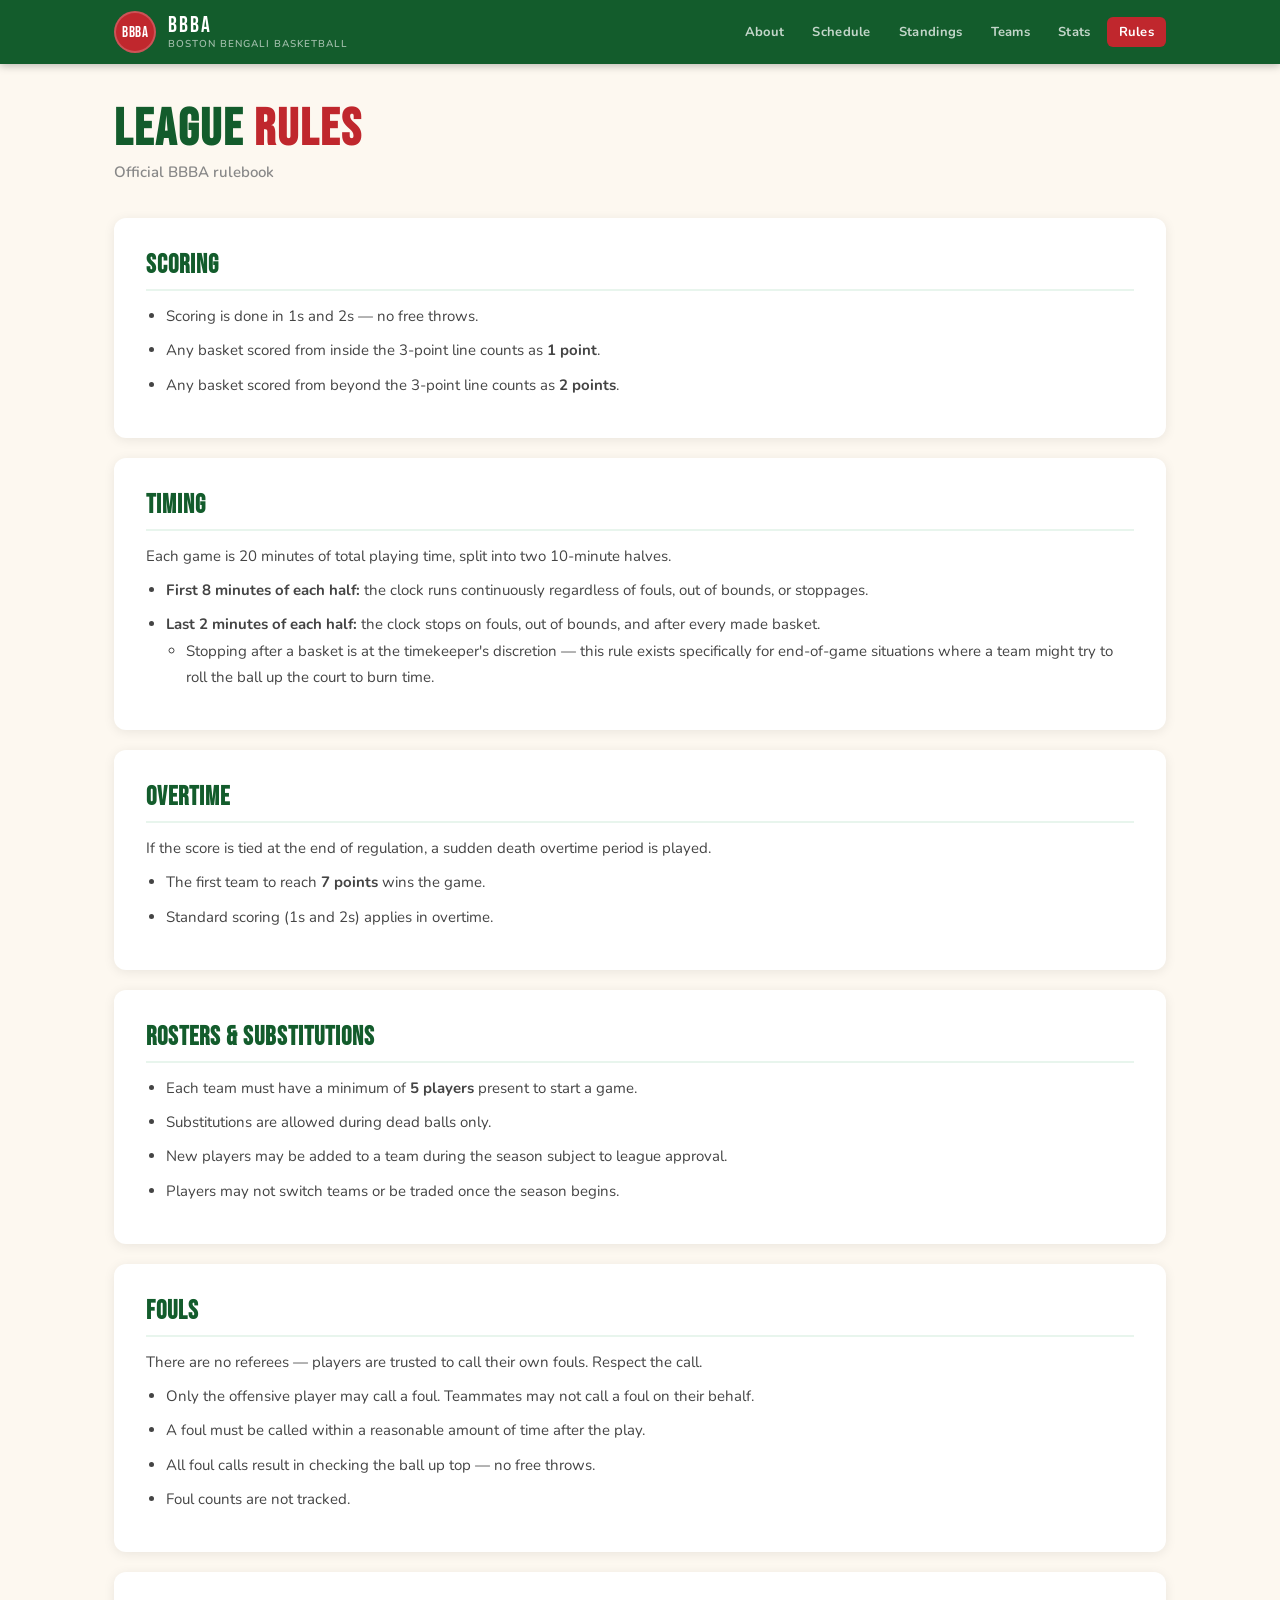
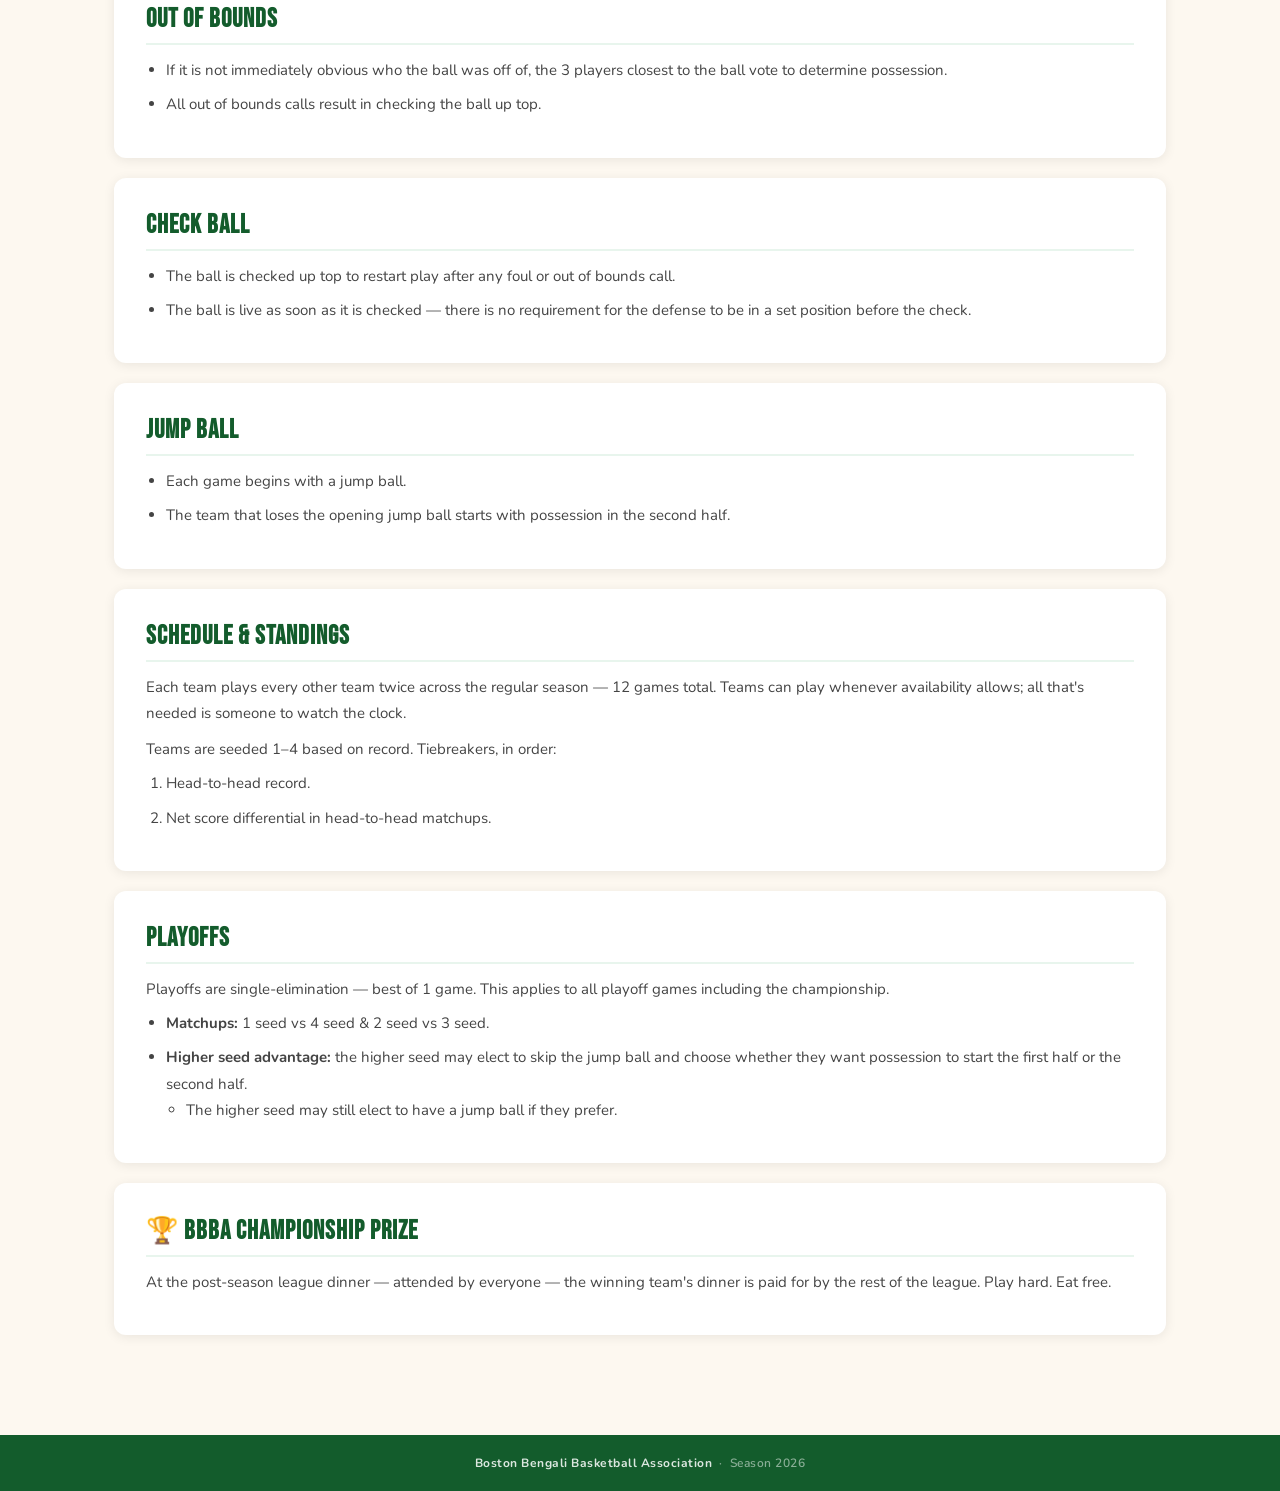
==== rules.html @ 07c99d1d "refactor to be able to handle multiple seasons, reuse footer/header as partials" ====
<!DOCTYPE html>
<html lang="en">
<head>
  <meta charset="UTF-8" />
  <meta name="viewport" content="width=device-width, initial-scale=1.0" />
  <title>Rules — BBBA</title>
  <link rel="stylesheet" href="css/styles.css" />
</head>
<body>

  <div id="site-header-placeholder"></div>

  <main class="page-wrap">
    <div class="page-hero">
      <h1 class="page-title">League <span>Rules</span></h1>
      <p class="page-subtitle">Official BBBA rulebook</p>
    </div>

    <div class="rules-section">
      <h2>Scoring</h2>
      <ul>
        <li>Scoring is done in 1s and 2s — no free throws.</li>
        <li>Any basket scored from inside the 3-point line counts as <strong>1 point</strong>.</li>
        <li>Any basket scored from beyond the 3-point line counts as <strong>2 points</strong>.</li>
      </ul>
    </div>

    <div class="rules-section">
      <h2>Timing</h2>
      <p>Each game is 20 minutes of total playing time, split into two 10-minute halves.</p>
      <ul>
        <li><strong>First 8 minutes of each half:</strong> the clock runs continuously regardless of fouls, out of bounds, or stoppages.</li>
        <li>
          <strong>Last 2 minutes of each half:</strong> the clock stops on fouls, out of bounds, and after every made basket.
          <ul>
            <li>Stopping after a basket is at the timekeeper's discretion — this rule exists specifically for end-of-game situations where a team might try to roll the ball up the court to burn time.</li>
          </ul>
        </li>
      </ul>
    </div>

    <div class="rules-section">
      <h2>Overtime</h2>
      <p>If the score is tied at the end of regulation, a sudden death overtime period is played.</p>
      <ul>
        <li>The first team to reach <strong>7 points</strong> wins the game.</li>
        <li>Standard scoring (1s and 2s) applies in overtime.</li>
      </ul>
    </div>

    <div class="rules-section">
      <h2>Rosters &amp; Substitutions</h2>
      <ul>
        <li>Each team must have a minimum of <strong>5 players</strong> present to start a game.</li>
        <li>Substitutions are allowed during dead balls only.</li>
        <li>New players may be added to a team during the season subject to league approval.</li>
        <li>Players may not switch teams or be traded once the season begins.</li>
      </ul>
    </div>

    <div class="rules-section">
      <h2>Fouls</h2>
      <p>There are no referees — players are trusted to call their own fouls. Respect the call.</p>
      <ul>
        <li>Only the offensive player may call a foul. Teammates may not call a foul on their behalf.</li>
        <li>A foul must be called within a reasonable amount of time after the play.</li>
        <li>All foul calls result in checking the ball up top — no free throws.</li>
        <li>Foul counts are not tracked.</li>
      </ul>
    </div>

    <div class="rules-section">
      <h2>Out of Bounds</h2>
      <ul>
        <li>If it is not immediately obvious who the ball was off of, the 3 players closest to the ball vote to determine possession.</li>
        <li>All out of bounds calls result in checking the ball up top.</li>
      </ul>
    </div>

    <div class="rules-section">
      <h2>Check Ball</h2>
      <ul>
        <li>The ball is checked up top to restart play after any foul or out of bounds call.</li>
        <li>The ball is live as soon as it is checked — there is no requirement for the defense to be in a set position before the check.</li>
      </ul>
    </div>

    <div class="rules-section">
      <h2>Jump Ball</h2>
      <ul>
        <li>Each game begins with a jump ball.</li>
        <li>The team that loses the opening jump ball starts with possession in the second half.</li>
      </ul>
    </div>

    <div class="rules-section">
      <h2>Schedule &amp; Standings</h2>
      <p>Each team plays every other team twice across the regular season — 12 games total. Teams can play whenever availability allows; all that's needed is someone to watch the clock.</p>
      <p style="margin-top:10px;">Teams are seeded 1–4 based on record. Tiebreakers, in order:</p>
      <ol>
        <li>Head-to-head record.</li>
        <li>Net score differential in head-to-head matchups.</li>
      </ol>
    </div>

    <div class="rules-section">
      <h2>Playoffs</h2>
      <p>Playoffs are single-elimination — best of 1 game. This applies to all playoff games including the championship.</p>
      <ul>
        <li><strong>Matchups:</strong> 1 seed vs 4 seed &amp; 2 seed vs 3 seed.</li>
        <li>
          <strong>Higher seed advantage:</strong> the higher seed may elect to skip the jump ball and choose whether they want possession to start the first half or the second half.
          <ul>
            <li>The higher seed may still elect to have a jump ball if they prefer.</li>
          </ul>
        </li>
      </ul>
    </div>

    <div class="rules-section">
      <h2>🏆 BBBA Championship Prize</h2>
      <p>
        At the post-season league dinner — attended by everyone — the winning team's dinner is paid for by the rest of the league.
        Play hard. Eat free.
      </p>
    </div>

  </main>

  <div id="site-footer-placeholder"></div>

  <script src="js/config.js"></script>
  <script src="js/players.js"></script>
  <script src="js/app.js"></script>
</body>
</html>
---- css/styles.css ----
@import url('https://fonts.googleapis.com/css2?family=Bebas+Neue&family=Nunito:wght@400;600;700;800&display=swap');

/* ─── Variables ─────────────────────────────────────────────────────────────── */
:root {
  --green:       #1a7a3c;
  --green-dark:  #135c2c;
  --green-light: #e8f5ed;
  --red:         #c0272d;
  --red-dark:    #8f1a1f;
  --red-light:   #fdecea;
  --cream:       #fdf8f0;
  --ink:         #1a1a1a;
  --ink-soft:    #444;
  --muted:       #888;
  --border:      #ddd;
  --card-bg:     #ffffff;
  --shadow:      0 2px 12px rgba(0,0,0,0.08);
  --radius:      12px;
  --nav-h:       64px;
}

/* ─── Reset ──────────────────────────────────────────────────────────────────── */
*, *::before, *::after { box-sizing: border-box; margin: 0; padding: 0; }
html { scroll-behavior: smooth; }
body {
  font-family: 'Nunito', sans-serif;
  background: var(--cream);
  color: var(--ink);
  min-height: 100vh;
  display: flex;
  flex-direction: column;
}
a { color: inherit; text-decoration: none; }
img { display: block; max-width: 100%; }

/* ─── Header & Nav ───────────────────────────────────────────────────────────── */
.site-header {
  background: var(--green-dark);
  position: sticky;
  top: 0;
  z-index: 100;
  box-shadow: 0 2px 8px rgba(0,0,0,0.25);
}

.header-inner {
  max-width: 1100px;
  margin: 0 auto;
  padding: 0 24px;
  height: var(--nav-h);
  display: flex;
  align-items: center;
  justify-content: space-between;
  gap: 16px;
}

.logo-wrap {
  display: flex;
  align-items: center;
  gap: 12px;
  flex-shrink: 0;
}

.logo-icon {
  width: 42px;
  height: 42px;
  background: var(--red);
  border-radius: 50%;
  display: flex;
  align-items: center;
  justify-content: center;
  font-family: 'Bebas Neue', sans-serif;
  font-size: 15px;
  color: #fff;
  letter-spacing: 0.5px;
  flex-shrink: 0;
  border: 2px solid rgba(255,255,255,0.2);
}

.logo-text {
  display: flex;
  flex-direction: column;
  line-height: 1.1;
}

.logo-abbr {
  font-family: 'Bebas Neue', sans-serif;
  font-size: 22px;
  color: #fff;
  letter-spacing: 2px;
}

.logo-sub {
  font-size: 10px;
  color: rgba(255,255,255,0.6);
  font-weight: 600;
  letter-spacing: 1px;
  text-transform: uppercase;
}

.site-nav {
  display: flex;
  align-items: center;
  gap: 4px;
}

.nav-link {
  font-size: 13px;
  font-weight: 700;
  color: rgba(255,255,255,0.75);
  padding: 6px 12px;
  border-radius: 6px;
  transition: background 0.15s, color 0.15s;
  letter-spacing: 0.3px;
  white-space: nowrap;
}

.nav-link:hover {
  background: rgba(255,255,255,0.12);
  color: #fff;
}

.nav-link.active {
  background: var(--red);
  color: #fff;
}

/* ─── Page Wrapper ───────────────────────────────────────────────────────────── */
.page-wrap {
  max-width: 1100px;
  margin: 0 auto;
  padding: 40px 24px 80px;
  flex: 1;
  width: 100%;
}

.page-hero {
  margin-bottom: 36px;
}

.page-title {
  font-family: 'Bebas Neue', sans-serif;
  font-size: 52px;
  color: var(--green-dark);
  letter-spacing: 2px;
  line-height: 1;
}

.page-title span {
  color: var(--red);
}

.page-subtitle {
  font-size: 15px;
  color: var(--muted);
  margin-top: 6px;
  font-weight: 600;
}

.section-subheading {
  font-family: 'Bebas Neue', sans-serif;
  font-size: 28px;
  color: var(--green-dark);
  letter-spacing: 1.5px;
  margin: 36px 0 16px;
}

.section-subheading:first-child { margin-top: 0; }

/* ─── Footer ─────────────────────────────────────────────────────────────────── */
.site-footer {
  background: var(--green-dark);
  color: rgba(255,255,255,0.5);
  text-align: center;
  padding: 20px 24px;
  font-size: 12px;
  font-weight: 600;
  letter-spacing: 0.5px;
}

.site-footer strong {
  color: rgba(255,255,255,0.85);
}

/* ─── About Page ─────────────────────────────────────────────────────────────── */
.about-hero {
  background: linear-gradient(135deg, var(--green-dark) 0%, var(--green) 60%, var(--red-dark) 100%);
  border-radius: var(--radius);
  padding: 48px 40px;
  color: #fff;
  margin-bottom: 36px;
  position: relative;
  overflow: hidden;
}

.about-hero::before {
  content: "🏀";
  position: absolute;
  right: 32px;
  top: 50%;
  transform: translateY(-50%);
  font-size: 96px;
  opacity: 0.15;
  pointer-events: none;
}

.about-hero-title {
  font-family: 'Bebas Neue', sans-serif;
  font-size: 48px;
  letter-spacing: 2px;
  line-height: 1;
  margin-bottom: 8px;
}

.about-hero-tagline {
  font-size: 16px;
  font-weight: 700;
  opacity: 0.85;
  margin-bottom: 20px;
  letter-spacing: 0.5px;
}

.about-hero-text {
  font-size: 15px;
  line-height: 1.7;
  opacity: 0.9;
  max-width: 640px;
}

.quick-stats {
  display: grid;
  grid-template-columns: repeat(4, 1fr);
  gap: 16px;
  margin-bottom: 36px;
}

.quick-stat {
  background: var(--card-bg);
  border-radius: var(--radius);
  padding: 24px 16px;
  text-align: center;
  box-shadow: var(--shadow);
  border-top: 4px solid var(--green);
}

.quick-stat:nth-child(even) {
  border-top-color: var(--red);
}

.qs-num {
  display: block;
  font-family: 'Bebas Neue', sans-serif;
  font-size: 48px;
  color: var(--green-dark);
  line-height: 1;
}

.qs-label {
  display: block;
  font-size: 12px;
  font-weight: 700;
  color: var(--muted);
  letter-spacing: 1px;
  text-transform: uppercase;
  margin-top: 4px;
}

/* ─── Cards & Shared ─────────────────────────────────────────────────────────── */
.card {
  background: var(--card-bg);
  border-radius: var(--radius);
  box-shadow: var(--shadow);
  padding: 28px;
  margin-bottom: 16px;
}

.empty-state {
  color: var(--muted);
  font-size: 15px;
  font-weight: 600;
  text-align: center;
  padding: 40px 0;
}

.back-link {
  display: inline-block;
  font-size: 14px;
  font-weight: 700;
  color: var(--green);
  margin-bottom: 24px;
  transition: color 0.15s;
}

.back-link:hover { color: var(--green-dark); }

/* ─── Schedule ───────────────────────────────────────────────────────────────── */
.game-card {
  background: var(--card-bg);
  border-radius: var(--radius);
  box-shadow: var(--shadow);
  padding: 20px 24px;
  margin-bottom: 12px;
  display: flex;
  align-items: center;
  gap: 20px;
  flex-wrap: wrap;
}

.game-card.upcoming {
  border-left: 4px solid var(--border);
  opacity: 0.85;
}

.game-card.completed {
  border-left: 4px solid var(--green);
}

.game-date {
  font-size: 13px;
  font-weight: 700;
  color: var(--muted);
  min-width: 100px;
  letter-spacing: 0.3px;
}

.game-matchup {
  display: flex;
  align-items: center;
  gap: 12px;
  flex: 1;
  flex-wrap: wrap;
}

.team-name {
  font-size: 16px;
  font-weight: 700;
  color: var(--ink-soft);
}

.team-name.winner {
  color: var(--green-dark);
}

.score-block {
  display: flex;
  align-items: center;
  gap: 6px;
  font-family: 'Bebas Neue', sans-serif;
  font-size: 24px;
}

.score-win  { color: var(--green-dark); }
.score-loss { color: var(--muted); }
.score-sep  { color: var(--border); font-size: 20px; }

.vs-badge {
  background: var(--green-light);
  color: var(--green-dark);
  font-size: 11px;
  font-weight: 800;
  padding: 3px 8px;
  border-radius: 4px;
  letter-spacing: 1px;
}

.box-score-link {
  font-size: 13px;
  font-weight: 700;
  color: var(--red);
  white-space: nowrap;
  transition: color 0.15s;
  margin-left: auto;
}

.box-score-link:hover { color: var(--red-dark); }

/* ─── Standings ──────────────────────────────────────────────────────────────── */
.standings-wrap {
  background: var(--card-bg);
  border-radius: var(--radius);
  box-shadow: var(--shadow);
  overflow: hidden;
}

.standings-table {
  width: 100%;
  border-collapse: collapse;
}

.standings-table thead {
  background: var(--green-dark);
  color: #fff;
}

.standings-table th {
  padding: 14px 16px;
  font-size: 12px;
  font-weight: 700;
  letter-spacing: 1px;
  text-transform: uppercase;
  text-align: left;
}

.standings-table th:not(:first-child):not(.team-col) { text-align: center; }

.standings-table td {
  padding: 14px 16px;
  font-size: 14px;
  font-weight: 600;
  border-bottom: 1px solid var(--border);
  text-align: left;
}

.standings-table td:not(:first-child):not(.team-col) { text-align: center; }

.standings-table tbody tr:last-child td { border-bottom: none; }

.standings-table tbody tr:hover { background: var(--green-light); }

.standings-table .leader-row { background: #fffbe6; }
.standings-table .leader-row:hover { background: #fff5c2; }

.rank { color: var(--muted); font-size: 13px; width: 32px; }
.team-col { font-weight: 800; }
.pos-diff { color: var(--green); font-weight: 800; }
.neg-diff { color: var(--red);   font-weight: 800; }

.standings-note {
  font-size: 12px;
  color: var(--muted);
  margin-top: 10px;
  font-weight: 600;
}

/* ─── Teams ──────────────────────────────────────────────────────────────────── */
.teams-grid {
  display: grid;
  grid-template-columns: repeat(2, 1fr);
  gap: 24px;
}

.team-card {
  background: var(--card-bg);
  border-radius: var(--radius);
  box-shadow: var(--shadow);
  overflow: hidden;
}

.team-card-title {
  font-family: 'Bebas Neue', sans-serif;
  font-size: 28px;
  letter-spacing: 1.5px;
  background: var(--green-dark);
  color: #fff;
  padding: 16px 20px;
}

.team-card:nth-child(even) .team-card-title {
  background: var(--red-dark);
}

.roster-table {
  width: 100%;
  border-collapse: collapse;
  font-size: 13px;
}

.roster-table thead tr {
  background: var(--green-light);
}

.roster-table th {
  padding: 10px 12px;
  font-size: 11px;
  font-weight: 700;
  letter-spacing: 0.8px;
  text-transform: uppercase;
  color: var(--green-dark);
  text-align: left;
}

.roster-table th:not(:first-child) { text-align: center; }

.roster-table td {
  padding: 10px 12px;
  border-bottom: 1px solid var(--border);
  font-weight: 600;
  text-align: left;
}

.roster-table td:not(:first-child) { text-align: center; color: var(--ink-soft); }

.roster-table tbody tr:last-child td { border-bottom: none; }
.roster-table tbody tr:hover { background: #f9f9f9; }

.player-name { font-weight: 700; }

.team-card .empty-state { padding: 24px; text-align: left; }

.unassigned-card { grid-column: 1 / -1; }

.unassigned-title {
  background: var(--muted) !important;
  display: flex;
  align-items: center;
  gap: 10px;
}

.unassigned-count {
  background: rgba(255,255,255,0.25);
  font-family: 'Nunito', sans-serif;
  font-size: 13px;
  font-weight: 800;
  padding: 2px 8px;
  border-radius: 99px;
}

/* ─── Stats ──────────────────────────────────────────────────────────────────── */
.leaders-grid {
  display: grid;
  grid-template-columns: repeat(3, 1fr);
  gap: 24px;
}

.leaders-block {
  background: var(--card-bg);
  border-radius: var(--radius);
  box-shadow: var(--shadow);
  overflow: hidden;
}

.leaders-block.full-width {
  grid-column: 1 / -1;
}

.leaders-title {
  font-family: 'Bebas Neue', sans-serif;
  font-size: 22px;
  letter-spacing: 1.5px;
  background: var(--red-dark);
  color: #fff;
  padding: 12px 16px;
}

.leaders-block:first-child .leaders-title { background: var(--green-dark); }
.leaders-block:nth-child(2) .leaders-title { background: var(--green); }

.leader-row { background: #fffbe6 !important; }
.leader-row .player-name::after {
  content: " 👑";
  font-size: 11px;
}

/* Box score */
.box-score-header {
  display: flex;
  align-items: center;
  justify-content: space-between;
  background: var(--card-bg);
  border-radius: var(--radius);
  box-shadow: var(--shadow);
  padding: 28px 32px;
  margin-bottom: 24px;
  gap: 16px;
}

.bs-team {
  text-align: center;
  flex: 1;
}

.bs-team-name {
  font-size: 14px;
  font-weight: 700;
  color: var(--muted);
  text-transform: uppercase;
  letter-spacing: 1px;
  margin-bottom: 6px;
}

.bs-score {
  font-family: 'Bebas Neue', sans-serif;
  font-size: 64px;
  color: var(--ink);
  line-height: 1;
}

.bs-winner .bs-score { color: var(--green-dark); }
.bs-winner .bs-team-name { color: var(--green-dark); }

.bs-date {
  font-size: 13px;
  font-weight: 700;
  color: var(--muted);
  text-align: center;
}

.box-team-label {
  font-family: 'Bebas Neue', sans-serif;
  font-size: 22px;
  letter-spacing: 1px;
  color: var(--green-dark);
  margin: 24px 0 8px;
}

.box-score-list {
  display: flex;
  flex-direction: column;
}

.box-score-item {
  display: flex;
  align-items: center;
  gap: 16px;
  padding: 14px 16px;
  border-bottom: 1px solid var(--border);
  transition: background 0.15s;
  font-size: 14px;
  font-weight: 600;
}

.box-score-item:last-child { border-bottom: none; }
.box-score-item:hover { background: var(--green-light); }

.bsi-date { color: var(--muted); font-size: 13px; min-width: 100px; }
.bsi-matchup { flex: 1; }
.bsi-winner { color: var(--green-dark); font-weight: 800; }
.bsi-sep { color: var(--muted); margin: 0 6px; }
.bsi-arrow { color: var(--red); font-weight: 700; }

/* ─── Rules ──────────────────────────────────────────────────────────────────── */
.rules-section {
  background: var(--card-bg);
  border-radius: var(--radius);
  box-shadow: var(--shadow);
  padding: 32px;
  margin-bottom: 20px;
}

.rules-section h2 {
  font-family: 'Bebas Neue', sans-serif;
  font-size: 26px;
  color: var(--green-dark);
  letter-spacing: 1px;
  margin-bottom: 12px;
  padding-bottom: 8px;
  border-bottom: 2px solid var(--green-light);
}

.rules-section p, .rules-section li {
  font-size: 15px;
  line-height: 1.75;
  color: var(--ink-soft);
  margin-bottom: 8px;
}

.rules-section ul, .rules-section ol {
  padding-left: 20px;
}

/* ─── Season Switcher ────────────────────────────────────────────────────────── */
.season-switcher-wrap {
  display: flex;
  align-items: center;
  gap: 10px;
  margin-bottom: 28px;
}

.switcher-label {
  font-size: 12px;
  font-weight: 700;
  color: var(--muted);
  text-transform: uppercase;
  letter-spacing: 1px;
}

.season-select {
  font-family: 'Nunito', sans-serif;
  font-size: 14px;
  font-weight: 700;
  color: var(--ink);
  background: var(--card-bg);
  border: 1.5px solid var(--border);
  border-radius: 8px;
  padding: 6px 12px;
  cursor: pointer;
  transition: border-color 0.15s;
}

.season-select:hover { border-color: var(--green); }
.season-select:focus { outline: none; border-color: var(--green); }

/* ─── Stats Section Heading ──────────────────────────────────────────────────── */
.stats-section-heading {
  font-family: 'Bebas Neue', sans-serif;
  font-size: 32px;
  color: var(--green-dark);
  letter-spacing: 2px;
  margin-bottom: 16px;
}

/* ─── Responsive ──────────────────────────────────────────────────────────────── */
@media (max-width: 768px) {
  .quick-stats { grid-template-columns: repeat(2, 1fr); }
  .teams-grid  { grid-template-columns: 1fr; }
  .leaders-grid { grid-template-columns: 1fr; }
  .about-hero { padding: 32px 24px; }
  .about-hero::before { display: none; }
  .about-hero-title { font-size: 36px; }
  .page-title { font-size: 40px; }
  .site-nav { gap: 2px; }
  .nav-link { font-size: 12px; padding: 5px 8px; }
  .logo-text { display: none; }
  .box-score-header { flex-direction: column; }
}
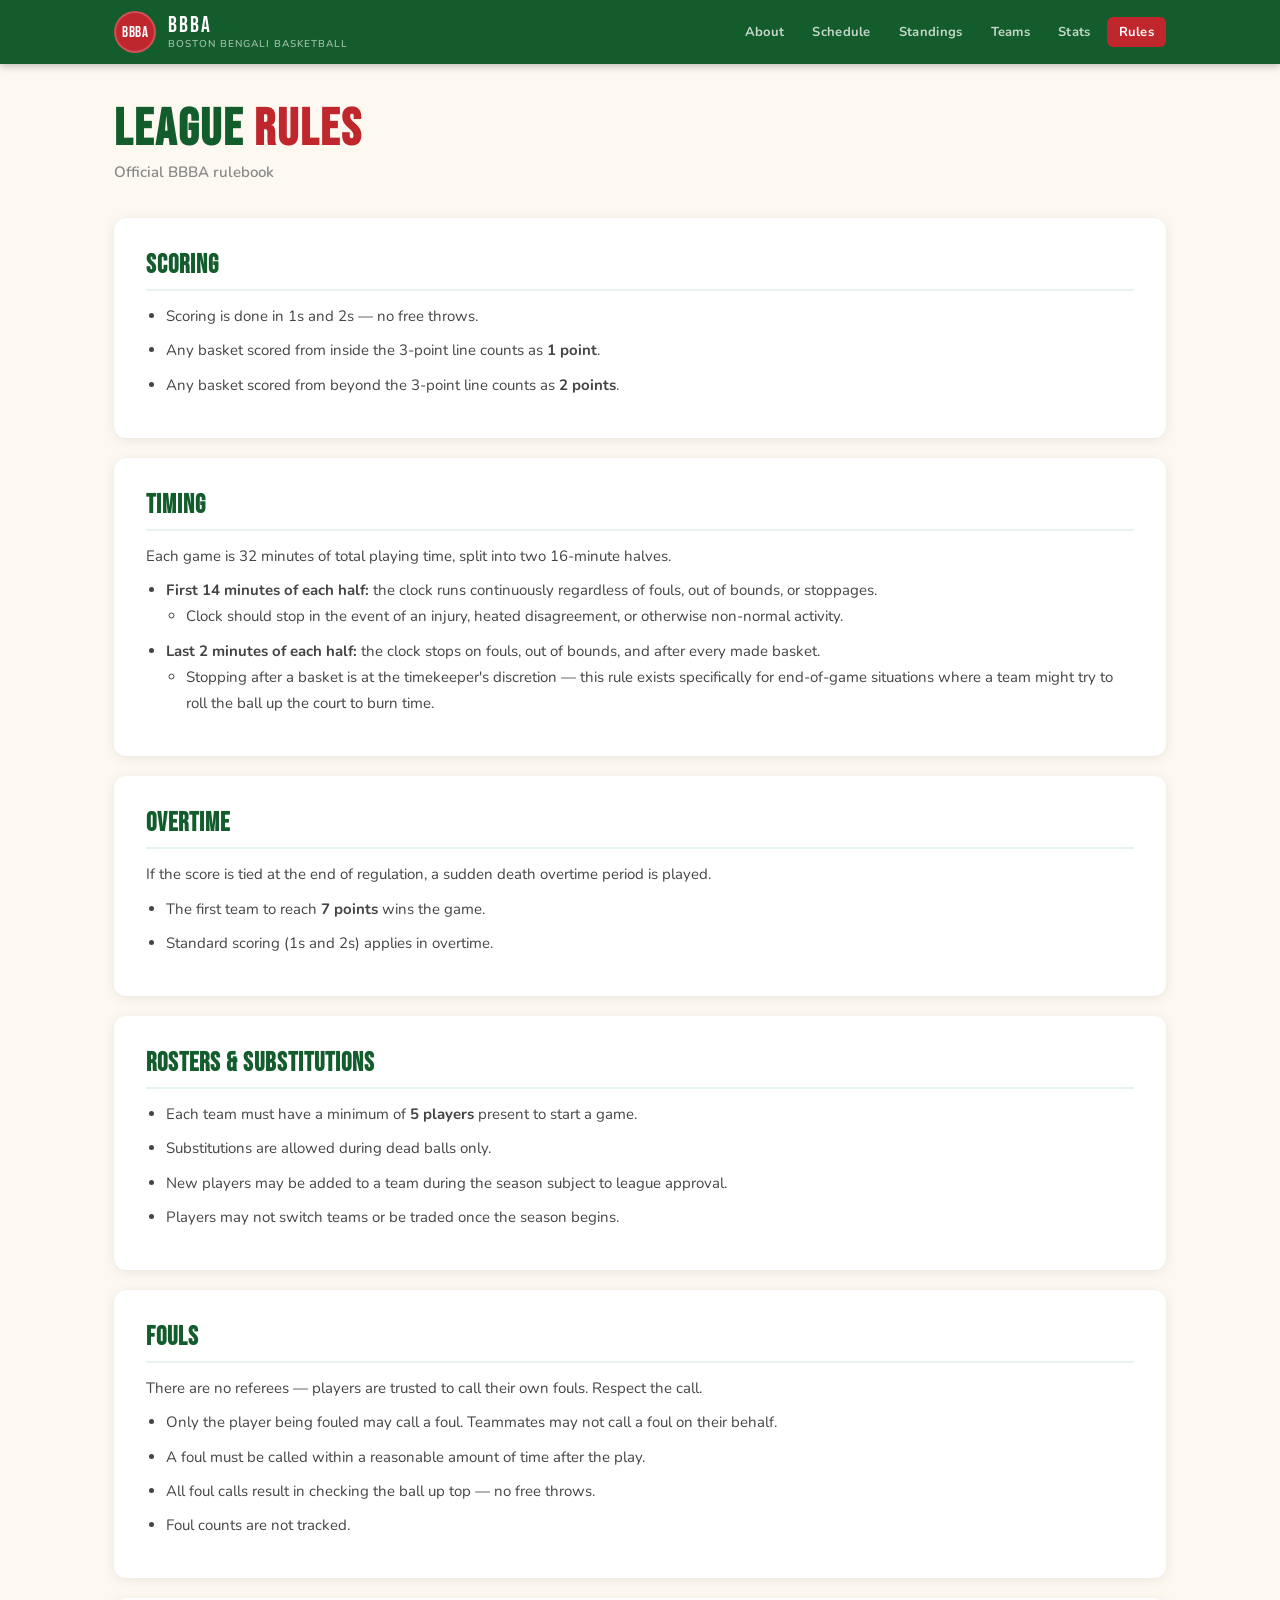
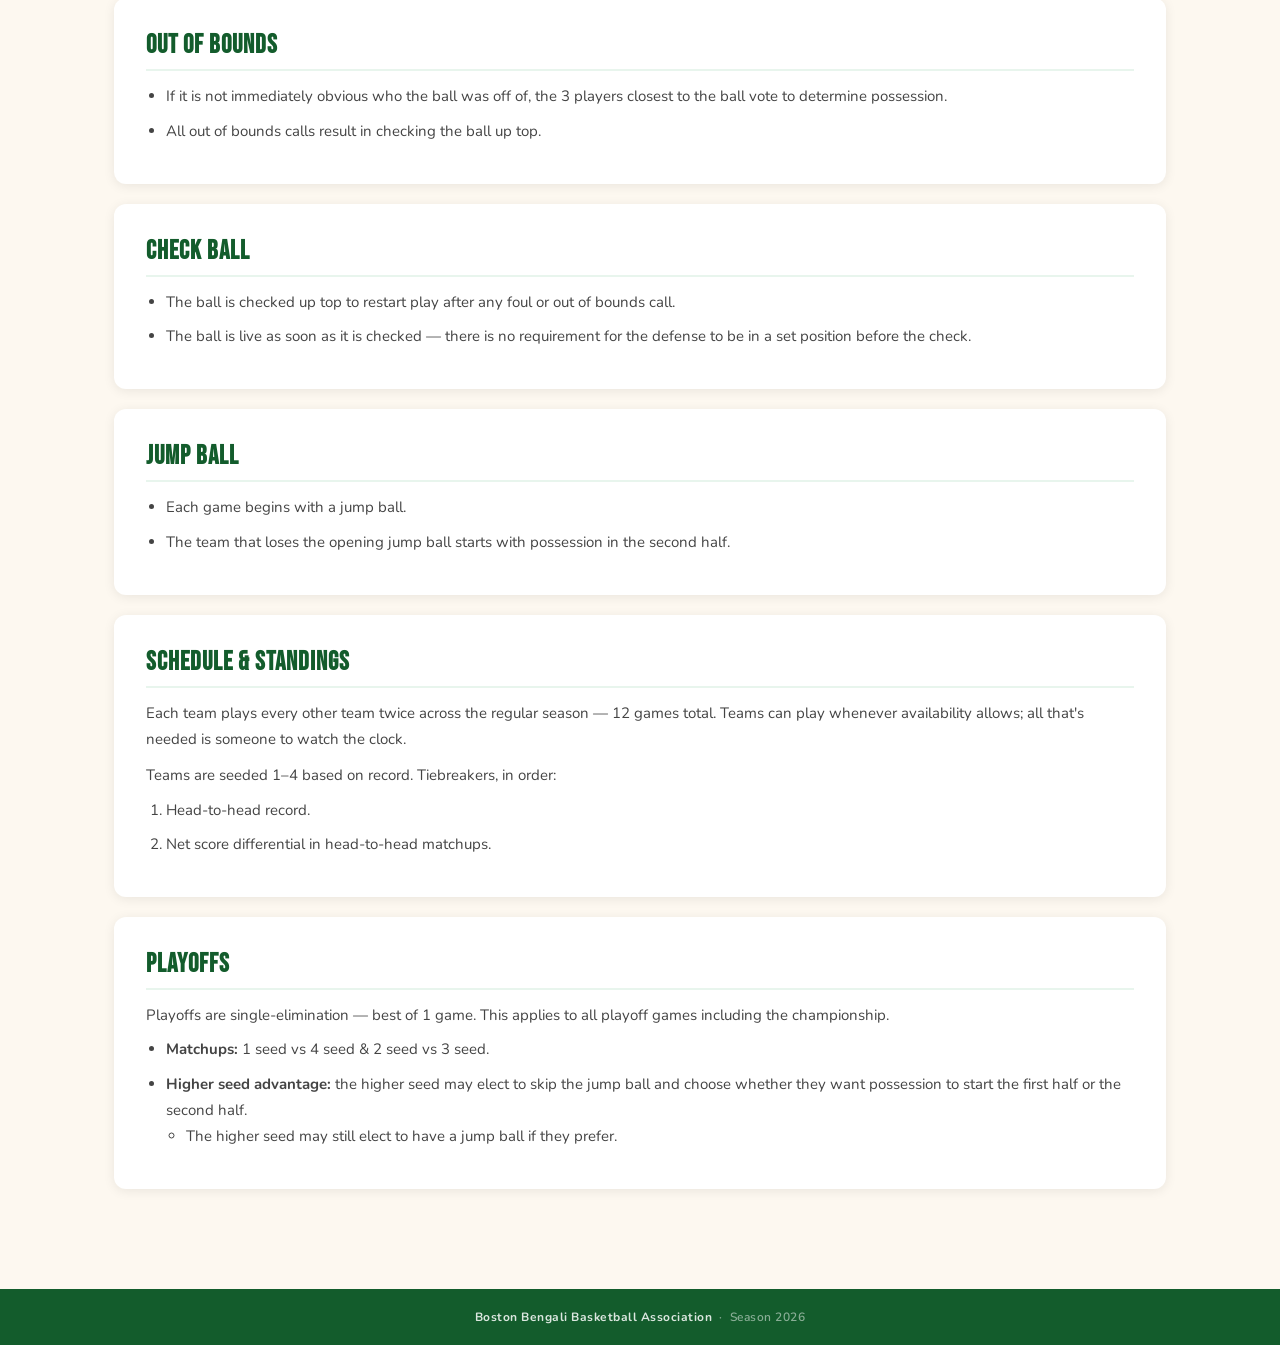
==== commit b6016eeb: "Update rules.html" ====
--- a/rules.html
+++ b/rules.html
@@ -27,9 +27,14 @@
 
     <div class="rules-section">
       <h2>Timing</h2>
-      <p>Each game is 20 minutes of total playing time, split into two 10-minute halves.</p>
+      <p>Each game is 32 minutes of total playing time, split into two 16-minute halves.</p>
       <ul>
-        <li><strong>First 8 minutes of each half:</strong> the clock runs continuously regardless of fouls, out of bounds, or stoppages.</li>
+        <li>
+          <strong>First 14 minutes of each half:</strong> the clock runs continuously regardless of fouls, out of bounds, or stoppages.
+          <ul>
+            <li>Clock should stop in the event of an injury, heated disagreement, or otherwise non-normal activity.</li>
+          </ul>
+        </li>
         <li>
           <strong>Last 2 minutes of each half:</strong> the clock stops on fouls, out of bounds, and after every made basket.
           <ul>
@@ -62,7 +67,7 @@
       <h2>Fouls</h2>
       <p>There are no referees — players are trusted to call their own fouls. Respect the call.</p>
       <ul>
-        <li>Only the offensive player may call a foul. Teammates may not call a foul on their behalf.</li>
+        <li>Only the player being fouled may call a foul. Teammates may not call a foul on their behalf.</li>
         <li>A foul must be called within a reasonable amount of time after the play.</li>
         <li>All foul calls result in checking the ball up top — no free throws.</li>
         <li>Foul counts are not tracked.</li>
@@ -117,14 +122,6 @@
       </ul>
     </div>
 
-    <div class="rules-section">
-      <h2>🏆 BBBA Championship Prize</h2>
-      <p>
-        At the post-season league dinner — attended by everyone — the winning team's dinner is paid for by the rest of the league.
-        Play hard. Eat free.
-      </p>
-    </div>
-
   </main>
 
   <div id="site-footer-placeholder"></div>
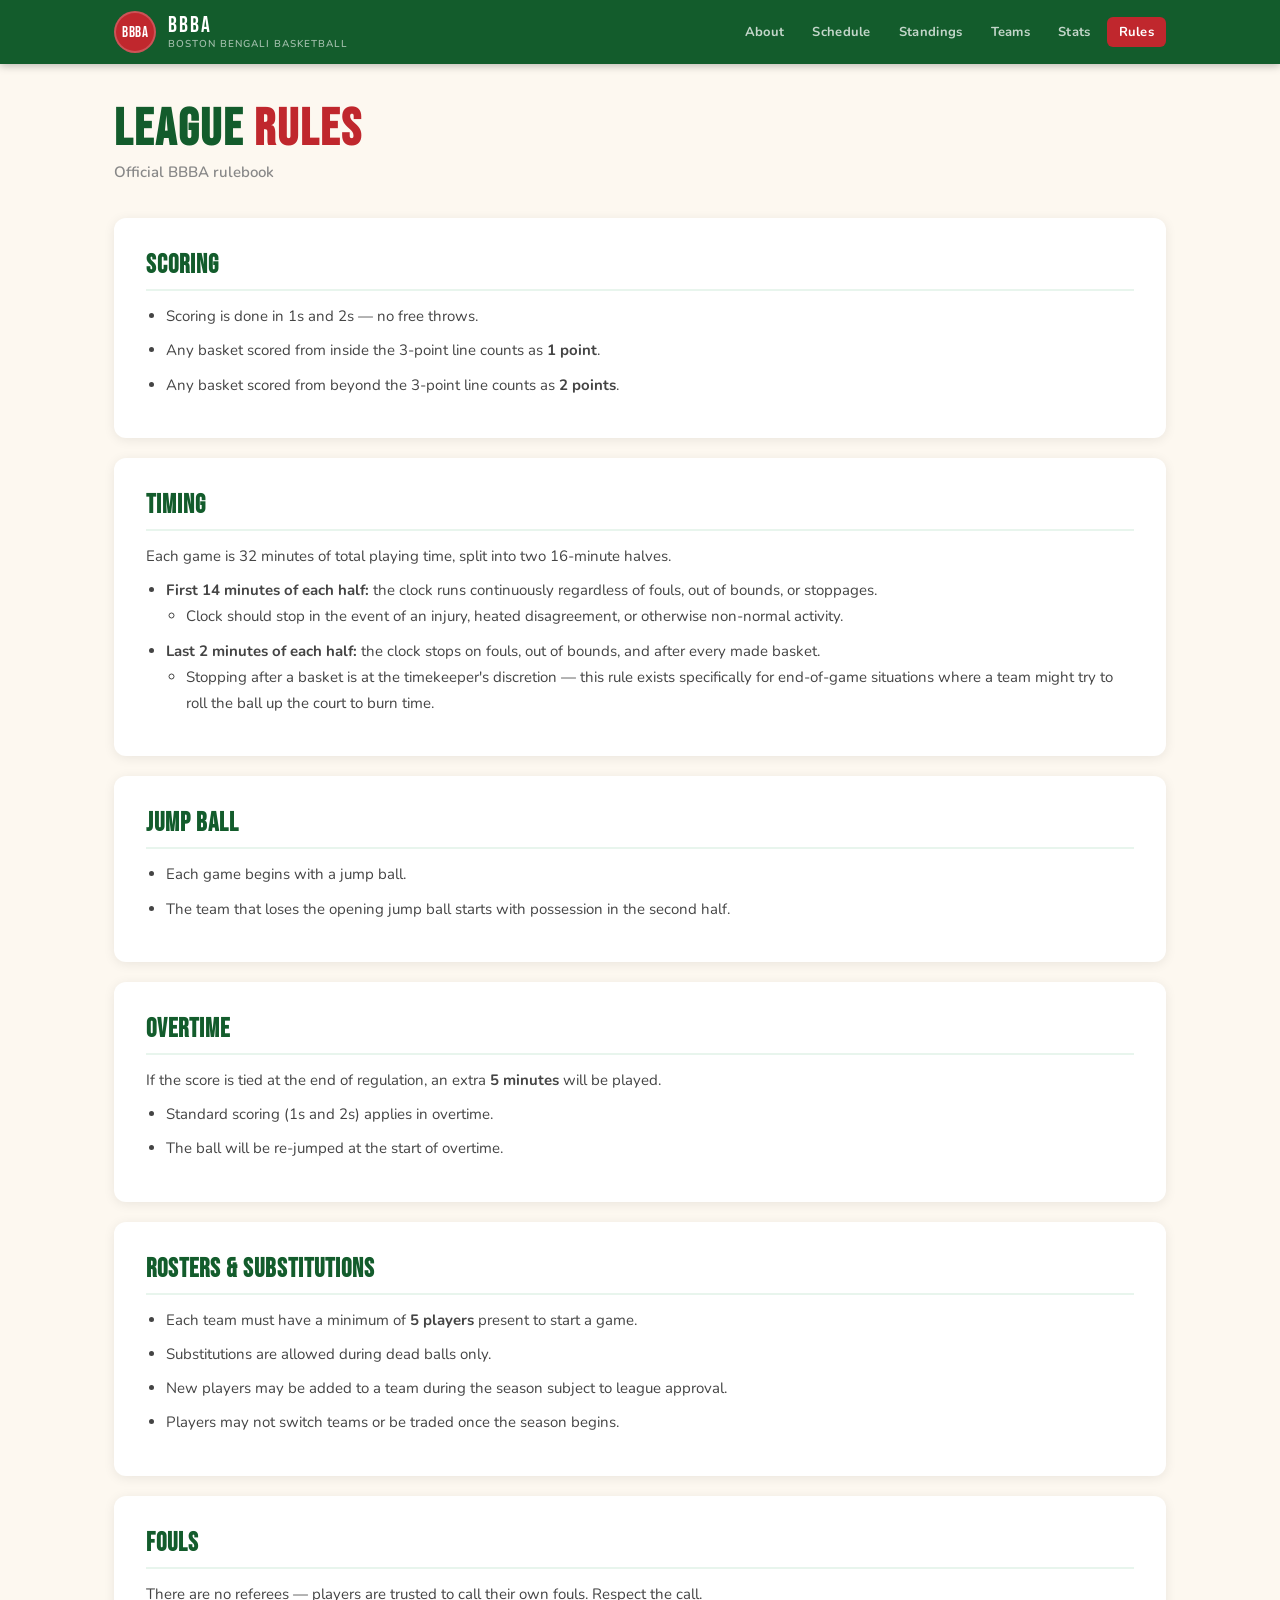
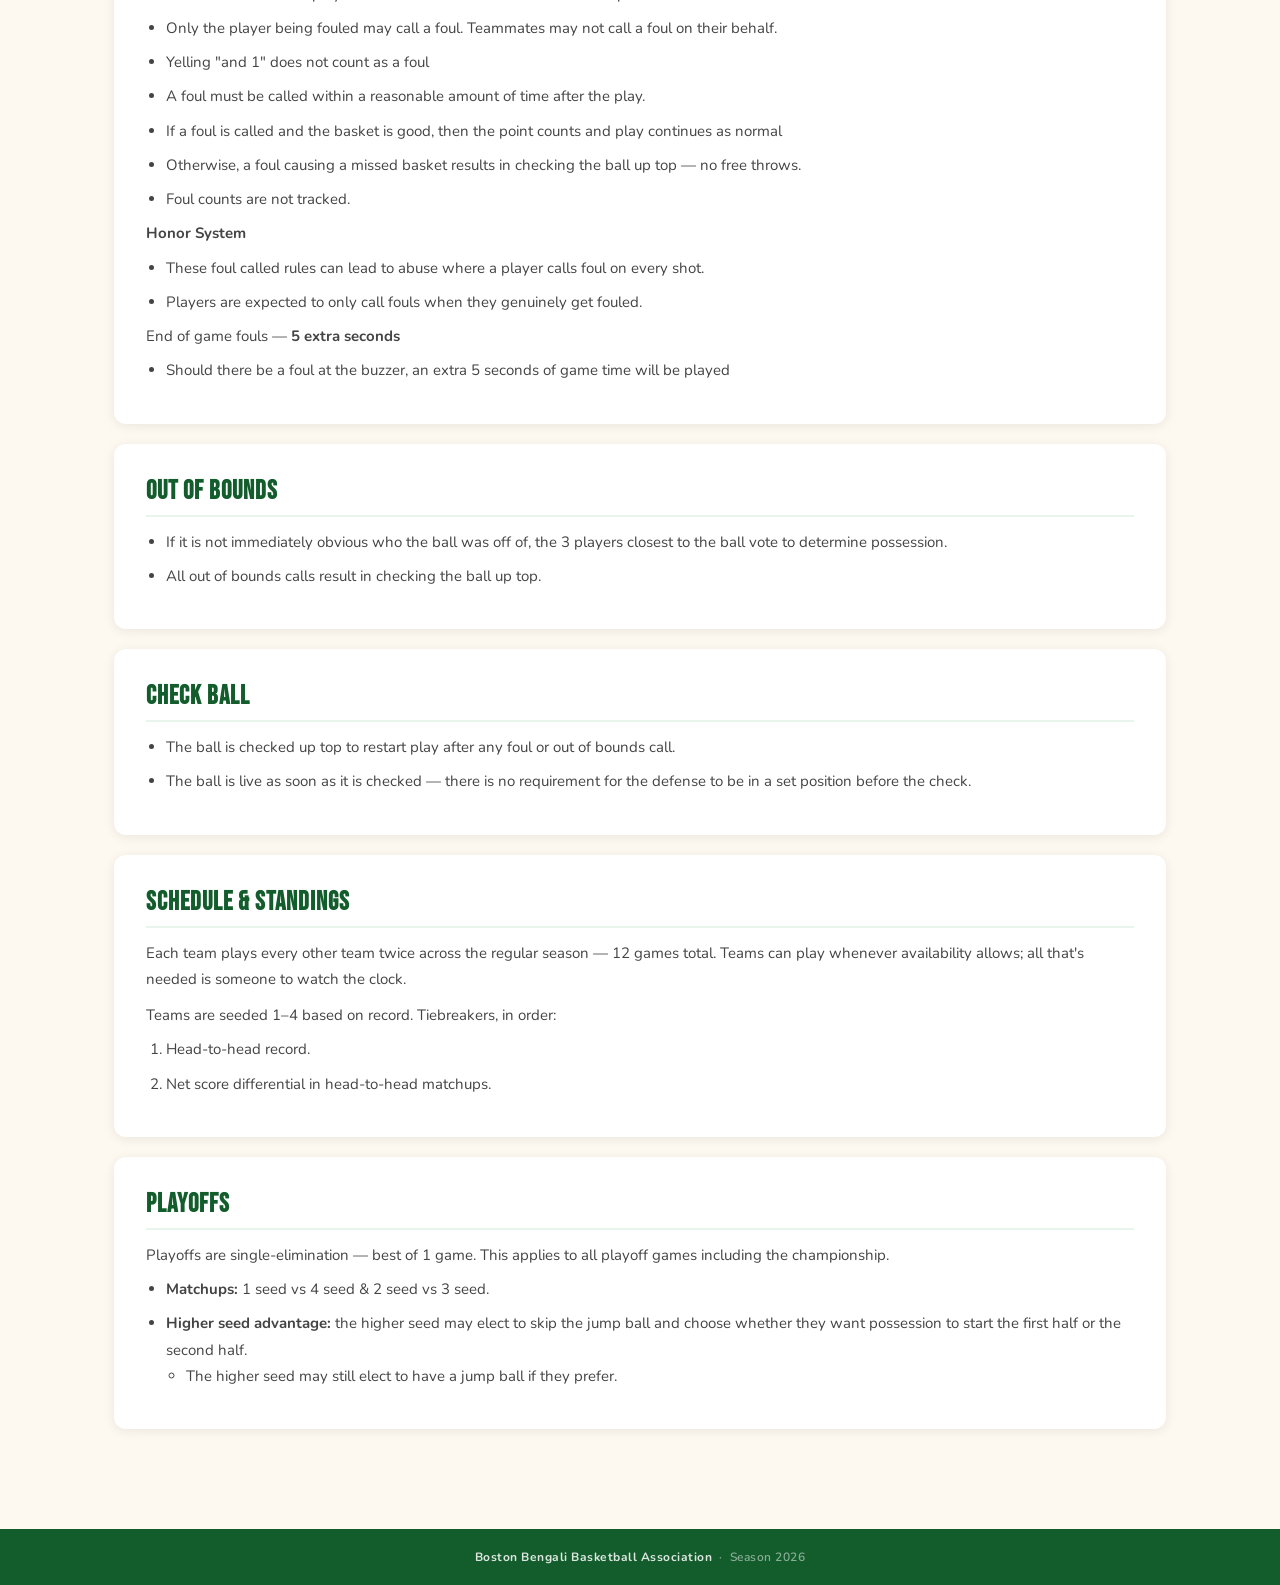
==== commit 6f3e6a95: "clarify rules and adjust stats" ====
--- a/rules.html
+++ b/rules.html
@@ -45,11 +45,19 @@
     </div>
 
     <div class="rules-section">
+      <h2>Jump Ball</h2>
+      <ul>
+        <li>Each game begins with a jump ball.</li>
+        <li>The team that loses the opening jump ball starts with possession in the second half.</li>
+      </ul>
+    </div>
+
+    <div class="rules-section">
       <h2>Overtime</h2>
-      <p>If the score is tied at the end of regulation, a sudden death overtime period is played.</p>
+      <p>If the score is tied at the end of regulation, an extra <strong>5 minutes</strong> will be played.</p>
       <ul>
-        <li>The first team to reach <strong>7 points</strong> wins the game.</li>
         <li>Standard scoring (1s and 2s) applies in overtime.</li>
+        <li>The ball will be re-jumped at the start of overtime.</li>
       </ul>
     </div>
 
@@ -68,9 +76,20 @@
       <p>There are no referees — players are trusted to call their own fouls. Respect the call.</p>
       <ul>
         <li>Only the player being fouled may call a foul. Teammates may not call a foul on their behalf.</li>
+        <li>Yelling "and 1" does not count as a foul</li>
         <li>A foul must be called within a reasonable amount of time after the play.</li>
-        <li>All foul calls result in checking the ball up top — no free throws.</li>
+        <li>If a foul is called and the basket is good, then the point counts and play continues as normal</li>
+        <li>Otherwise, a foul causing a missed basket results in checking the ball up top — no free throws.</li>
         <li>Foul counts are not tracked.</li>
+      </ul>
+      <p><strong>Honor System</strong></p>
+      <ul>
+        <li>These foul called rules can lead to abuse where a player calls foul on every shot.</li>
+        <li>Players are expected to only call fouls when they genuinely get fouled.</li>
+      </ul>
+      <p>End of game fouls — <strong>5 extra seconds</strong></p>
+      <ul>
+        <li>Should there be a foul at the buzzer, an extra 5 seconds of game time will be played</li>
       </ul>
     </div>
 
@@ -87,14 +106,6 @@
       <ul>
         <li>The ball is checked up top to restart play after any foul or out of bounds call.</li>
         <li>The ball is live as soon as it is checked — there is no requirement for the defense to be in a set position before the check.</li>
-      </ul>
-    </div>
-
-    <div class="rules-section">
-      <h2>Jump Ball</h2>
-      <ul>
-        <li>Each game begins with a jump ball.</li>
-        <li>The team that loses the opening jump ball starts with possession in the second half.</li>
       </ul>
     </div>
 
--- a/css/styles.css
+++ b/css/styles.css
@@ -2,350 +2,350 @@
 
 /* ─── Variables ─────────────────────────────────────────────────────────────── */
 :root {
-  --green:       #1a7a3c;
-  --green-dark:  #135c2c;
-  --green-light: #e8f5ed;
-  --red:         #c0272d;
-  --red-dark:    #8f1a1f;
-  --red-light:   #fdecea;
-  --cream:       #fdf8f0;
-  --ink:         #1a1a1a;
-  --ink-soft:    #444;
-  --muted:       #888;
-  --border:      #ddd;
-  --card-bg:     #ffffff;
-  --shadow:      0 2px 12px rgba(0,0,0,0.08);
-  --radius:      12px;
-  --nav-h:       64px;
+    --green:       #1a7a3c;
+    --green-dark:  #135c2c;
+    --green-light: #e8f5ed;
+    --red:         #c0272d;
+    --red-dark:    #8f1a1f;
+    --red-light:   #fdecea;
+    --cream:       #fdf8f0;
+    --ink:         #1a1a1a;
+    --ink-soft:    #444;
+    --muted:       #888;
+    --border:      #ddd;
+    --card-bg:     #ffffff;
+    --shadow:      0 2px 12px rgba(0,0,0,0.08);
+    --radius:      12px;
+    --nav-h:       64px;
 }
 
 /* ─── Reset ──────────────────────────────────────────────────────────────────── */
 *, *::before, *::after { box-sizing: border-box; margin: 0; padding: 0; }
 html { scroll-behavior: smooth; }
 body {
-  font-family: 'Nunito', sans-serif;
-  background: var(--cream);
-  color: var(--ink);
-  min-height: 100vh;
-  display: flex;
-  flex-direction: column;
+    font-family: 'Nunito', sans-serif;
+    background: var(--cream);
+    color: var(--ink);
+    min-height: 100vh;
+    display: flex;
+    flex-direction: column;
 }
 a { color: inherit; text-decoration: none; }
 img { display: block; max-width: 100%; }
 
 /* ─── Header & Nav ───────────────────────────────────────────────────────────── */
 .site-header {
-  background: var(--green-dark);
-  position: sticky;
-  top: 0;
-  z-index: 100;
-  box-shadow: 0 2px 8px rgba(0,0,0,0.25);
+    background: var(--green-dark);
+    position: sticky;
+    top: 0;
+    z-index: 100;
+    box-shadow: 0 2px 8px rgba(0,0,0,0.25);
 }
 
 .header-inner {
-  max-width: 1100px;
-  margin: 0 auto;
-  padding: 0 24px;
-  height: var(--nav-h);
-  display: flex;
-  align-items: center;
-  justify-content: space-between;
-  gap: 16px;
+    max-width: 1100px;
+    margin: 0 auto;
+    padding: 0 24px;
+    height: var(--nav-h);
+    display: flex;
+    align-items: center;
+    justify-content: space-between;
+    gap: 16px;
 }
 
 .logo-wrap {
-  display: flex;
-  align-items: center;
-  gap: 12px;
-  flex-shrink: 0;
+    display: flex;
+    align-items: center;
+    gap: 12px;
+    flex-shrink: 0;
 }
 
 .logo-icon {
-  width: 42px;
-  height: 42px;
-  background: var(--red);
-  border-radius: 50%;
-  display: flex;
-  align-items: center;
-  justify-content: center;
-  font-family: 'Bebas Neue', sans-serif;
-  font-size: 15px;
-  color: #fff;
-  letter-spacing: 0.5px;
-  flex-shrink: 0;
-  border: 2px solid rgba(255,255,255,0.2);
+    width: 42px;
+    height: 42px;
+    background: var(--red);
+    border-radius: 50%;
+    display: flex;
+    align-items: center;
+    justify-content: center;
+    font-family: 'Bebas Neue', sans-serif;
+    font-size: 15px;
+    color: #fff;
+    letter-spacing: 0.5px;
+    flex-shrink: 0;
+    border: 2px solid rgba(255,255,255,0.2);
 }
 
 .logo-text {
-  display: flex;
-  flex-direction: column;
-  line-height: 1.1;
+    display: flex;
+    flex-direction: column;
+    line-height: 1.1;
 }
 
 .logo-abbr {
-  font-family: 'Bebas Neue', sans-serif;
-  font-size: 22px;
-  color: #fff;
-  letter-spacing: 2px;
+    font-family: 'Bebas Neue', sans-serif;
+    font-size: 22px;
+    color: #fff;
+    letter-spacing: 2px;
 }
 
 .logo-sub {
-  font-size: 10px;
-  color: rgba(255,255,255,0.6);
-  font-weight: 600;
-  letter-spacing: 1px;
-  text-transform: uppercase;
+    font-size: 10px;
+    color: rgba(255,255,255,0.6);
+    font-weight: 600;
+    letter-spacing: 1px;
+    text-transform: uppercase;
 }
 
 .site-nav {
-  display: flex;
-  align-items: center;
-  gap: 4px;
+    display: flex;
+    align-items: center;
+    gap: 4px;
 }
 
 .nav-link {
-  font-size: 13px;
-  font-weight: 700;
-  color: rgba(255,255,255,0.75);
-  padding: 6px 12px;
-  border-radius: 6px;
-  transition: background 0.15s, color 0.15s;
-  letter-spacing: 0.3px;
-  white-space: nowrap;
+    font-size: 13px;
+    font-weight: 700;
+    color: rgba(255,255,255,0.75);
+    padding: 6px 12px;
+    border-radius: 6px;
+    transition: background 0.15s, color 0.15s;
+    letter-spacing: 0.3px;
+    white-space: nowrap;
 }
 
 .nav-link:hover {
-  background: rgba(255,255,255,0.12);
-  color: #fff;
+    background: rgba(255,255,255,0.12);
+    color: #fff;
 }
 
 .nav-link.active {
-  background: var(--red);
-  color: #fff;
+    background: var(--red);
+    color: #fff;
 }
 
 /* ─── Page Wrapper ───────────────────────────────────────────────────────────── */
 .page-wrap {
-  max-width: 1100px;
-  margin: 0 auto;
-  padding: 40px 24px 80px;
-  flex: 1;
-  width: 100%;
+    max-width: 1100px;
+    margin: 0 auto;
+    padding: 40px 24px 80px;
+    flex: 1;
+    width: 100%;
 }
 
 .page-hero {
-  margin-bottom: 36px;
+    margin-bottom: 36px;
 }
 
 .page-title {
-  font-family: 'Bebas Neue', sans-serif;
-  font-size: 52px;
-  color: var(--green-dark);
-  letter-spacing: 2px;
-  line-height: 1;
+    font-family: 'Bebas Neue', sans-serif;
+    font-size: 52px;
+    color: var(--green-dark);
+    letter-spacing: 2px;
+    line-height: 1;
 }
 
 .page-title span {
-  color: var(--red);
+    color: var(--red);
 }
 
 .page-subtitle {
-  font-size: 15px;
-  color: var(--muted);
-  margin-top: 6px;
-  font-weight: 600;
+    font-size: 15px;
+    color: var(--muted);
+    margin-top: 6px;
+    font-weight: 600;
 }
 
 .section-subheading {
-  font-family: 'Bebas Neue', sans-serif;
-  font-size: 28px;
-  color: var(--green-dark);
-  letter-spacing: 1.5px;
-  margin: 36px 0 16px;
+    font-family: 'Bebas Neue', sans-serif;
+    font-size: 28px;
+    color: var(--green-dark);
+    letter-spacing: 1.5px;
+    margin: 36px 0 16px;
 }
 
 .section-subheading:first-child { margin-top: 0; }
 
 /* ─── Footer ─────────────────────────────────────────────────────────────────── */
 .site-footer {
-  background: var(--green-dark);
-  color: rgba(255,255,255,0.5);
-  text-align: center;
-  padding: 20px 24px;
-  font-size: 12px;
-  font-weight: 600;
-  letter-spacing: 0.5px;
+    background: var(--green-dark);
+    color: rgba(255,255,255,0.5);
+    text-align: center;
+    padding: 20px 24px;
+    font-size: 12px;
+    font-weight: 600;
+    letter-spacing: 0.5px;
 }
 
 .site-footer strong {
-  color: rgba(255,255,255,0.85);
+    color: rgba(255,255,255,0.85);
 }
 
 /* ─── About Page ─────────────────────────────────────────────────────────────── */
 .about-hero {
-  background: linear-gradient(135deg, var(--green-dark) 0%, var(--green) 60%, var(--red-dark) 100%);
-  border-radius: var(--radius);
-  padding: 48px 40px;
-  color: #fff;
-  margin-bottom: 36px;
-  position: relative;
-  overflow: hidden;
+    background: linear-gradient(135deg, var(--green-dark) 0%, var(--green) 60%, var(--red-dark) 100%);
+    border-radius: var(--radius);
+    padding: 48px 40px;
+    color: #fff;
+    margin-bottom: 36px;
+    position: relative;
+    overflow: hidden;
 }
 
 .about-hero::before {
-  content: "🏀";
-  position: absolute;
-  right: 32px;
-  top: 50%;
-  transform: translateY(-50%);
-  font-size: 96px;
-  opacity: 0.15;
-  pointer-events: none;
+    content: "🏀";
+    position: absolute;
+    right: 32px;
+    top: 50%;
+    transform: translateY(-50%);
+    font-size: 96px;
+    opacity: 0.15;
+    pointer-events: none;
 }
 
 .about-hero-title {
-  font-family: 'Bebas Neue', sans-serif;
-  font-size: 48px;
-  letter-spacing: 2px;
-  line-height: 1;
-  margin-bottom: 8px;
+    font-family: 'Bebas Neue', sans-serif;
+    font-size: 48px;
+    letter-spacing: 2px;
+    line-height: 1;
+    margin-bottom: 8px;
 }
 
 .about-hero-tagline {
-  font-size: 16px;
-  font-weight: 700;
-  opacity: 0.85;
-  margin-bottom: 20px;
-  letter-spacing: 0.5px;
+    font-size: 16px;
+    font-weight: 700;
+    opacity: 0.85;
+    margin-bottom: 20px;
+    letter-spacing: 0.5px;
 }
 
 .about-hero-text {
-  font-size: 15px;
-  line-height: 1.7;
-  opacity: 0.9;
-  max-width: 640px;
+    font-size: 15px;
+    line-height: 1.7;
+    opacity: 0.9;
+    max-width: 640px;
 }
 
 .quick-stats {
-  display: grid;
-  grid-template-columns: repeat(4, 1fr);
-  gap: 16px;
-  margin-bottom: 36px;
+    display: grid;
+    grid-template-columns: repeat(4, 1fr);
+    gap: 16px;
+    margin-bottom: 36px;
 }
 
 .quick-stat {
-  background: var(--card-bg);
-  border-radius: var(--radius);
-  padding: 24px 16px;
-  text-align: center;
-  box-shadow: var(--shadow);
-  border-top: 4px solid var(--green);
+    background: var(--card-bg);
+    border-radius: var(--radius);
+    padding: 24px 16px;
+    text-align: center;
+    box-shadow: var(--shadow);
+    border-top: 4px solid var(--green);
 }
 
 .quick-stat:nth-child(even) {
-  border-top-color: var(--red);
+    border-top-color: var(--red);
 }
 
 .qs-num {
-  display: block;
-  font-family: 'Bebas Neue', sans-serif;
-  font-size: 48px;
-  color: var(--green-dark);
-  line-height: 1;
+    display: block;
+    font-family: 'Bebas Neue', sans-serif;
+    font-size: 48px;
+    color: var(--green-dark);
+    line-height: 1;
 }
 
 .qs-label {
-  display: block;
-  font-size: 12px;
-  font-weight: 700;
-  color: var(--muted);
-  letter-spacing: 1px;
-  text-transform: uppercase;
-  margin-top: 4px;
+    display: block;
+    font-size: 12px;
+    font-weight: 700;
+    color: var(--muted);
+    letter-spacing: 1px;
+    text-transform: uppercase;
+    margin-top: 4px;
 }
 
 /* ─── Cards & Shared ─────────────────────────────────────────────────────────── */
 .card {
-  background: var(--card-bg);
-  border-radius: var(--radius);
-  box-shadow: var(--shadow);
-  padding: 28px;
-  margin-bottom: 16px;
+    background: var(--card-bg);
+    border-radius: var(--radius);
+    box-shadow: var(--shadow);
+    padding: 28px;
+    margin-bottom: 16px;
 }
 
 .empty-state {
-  color: var(--muted);
-  font-size: 15px;
-  font-weight: 600;
-  text-align: center;
-  padding: 40px 0;
+    color: var(--muted);
+    font-size: 15px;
+    font-weight: 600;
+    text-align: center;
+    padding: 40px 0;
 }
 
 .back-link {
-  display: inline-block;
-  font-size: 14px;
-  font-weight: 700;
-  color: var(--green);
-  margin-bottom: 24px;
-  transition: color 0.15s;
+    display: inline-block;
+    font-size: 14px;
+    font-weight: 700;
+    color: var(--green);
+    margin-bottom: 24px;
+    transition: color 0.15s;
 }
 
 .back-link:hover { color: var(--green-dark); }
 
 /* ─── Schedule ───────────────────────────────────────────────────────────────── */
 .game-card {
-  background: var(--card-bg);
-  border-radius: var(--radius);
-  box-shadow: var(--shadow);
-  padding: 20px 24px;
-  margin-bottom: 12px;
-  display: flex;
-  align-items: center;
-  gap: 20px;
-  flex-wrap: wrap;
+    background: var(--card-bg);
+    border-radius: var(--radius);
+    box-shadow: var(--shadow);
+    padding: 20px 24px;
+    margin-bottom: 12px;
+    display: flex;
+    align-items: center;
+    gap: 20px;
+    flex-wrap: wrap;
 }
 
 .game-card.upcoming {
-  border-left: 4px solid var(--border);
-  opacity: 0.85;
+    border-left: 4px solid var(--border);
+    opacity: 0.85;
 }
 
 .game-card.completed {
-  border-left: 4px solid var(--green);
+    border-left: 4px solid var(--green);
 }
 
 .game-date {
-  font-size: 13px;
-  font-weight: 700;
-  color: var(--muted);
-  min-width: 100px;
-  letter-spacing: 0.3px;
+    font-size: 13px;
+    font-weight: 700;
+    color: var(--muted);
+    min-width: 100px;
+    letter-spacing: 0.3px;
 }
 
 .game-matchup {
-  display: flex;
-  align-items: center;
-  gap: 12px;
-  flex: 1;
-  flex-wrap: wrap;
+    display: flex;
+    align-items: center;
+    gap: 12px;
+    flex: 1;
+    flex-wrap: wrap;
 }
 
 .team-name {
-  font-size: 16px;
-  font-weight: 700;
-  color: var(--ink-soft);
+    font-size: 16px;
+    font-weight: 700;
+    color: var(--ink-soft);
 }
 
 .team-name.winner {
-  color: var(--green-dark);
+    color: var(--green-dark);
 }
 
 .score-block {
-  display: flex;
-  align-items: center;
-  gap: 6px;
-  font-family: 'Bebas Neue', sans-serif;
-  font-size: 24px;
+    display: flex;
+    align-items: center;
+    gap: 6px;
+    font-family: 'Bebas Neue', sans-serif;
+    font-size: 24px;
 }
 
 .score-win  { color: var(--green-dark); }
@@ -353,61 +353,80 @@
 .score-sep  { color: var(--border); font-size: 20px; }
 
 .vs-badge {
-  background: var(--green-light);
-  color: var(--green-dark);
-  font-size: 11px;
-  font-weight: 800;
-  padding: 3px 8px;
-  border-radius: 4px;
-  letter-spacing: 1px;
+    background: var(--green-light);
+    color: var(--green-dark);
+    font-size: 11px;
+    font-weight: 800;
+    padding: 3px 8px;
+    border-radius: 4px;
+    letter-spacing: 1px;
+}
+
+.game-card-links {
+    display: flex;
+    align-items: center;
+    gap: 12px;
+    margin-left: auto;
 }
 
 .box-score-link {
-  font-size: 13px;
-  font-weight: 700;
-  color: var(--red);
-  white-space: nowrap;
-  transition: color 0.15s;
-  margin-left: auto;
+    font-size: 13px;
+    font-weight: 700;
+    color: var(--red);
+    white-space: nowrap;
+    transition: color 0.15s;
 }
 
 .box-score-link:hover { color: var(--red-dark); }
+
+.yt-link-inline {
+    font-size: 12px;
+    font-weight: 700;
+    color: #fff;
+    background: #ff0000;
+    padding: 3px 8px;
+    border-radius: 4px;
+    white-space: nowrap;
+    transition: background 0.15s;
+}
+
+.yt-link-inline:hover { background: #cc0000; }
 
 /* ─── Standings ──────────────────────────────────────────────────────────────── */
 .standings-wrap {
-  background: var(--card-bg);
-  border-radius: var(--radius);
-  box-shadow: var(--shadow);
-  overflow: hidden;
+    background: var(--card-bg);
+    border-radius: var(--radius);
+    box-shadow: var(--shadow);
+    overflow: hidden;
 }
 
 .standings-table {
-  width: 100%;
-  border-collapse: collapse;
+    width: 100%;
+    border-collapse: collapse;
 }
 
 .standings-table thead {
-  background: var(--green-dark);
-  color: #fff;
+    background: var(--green-dark);
+    color: #fff;
 }
 
 .standings-table th {
-  padding: 14px 16px;
-  font-size: 12px;
-  font-weight: 700;
-  letter-spacing: 1px;
-  text-transform: uppercase;
-  text-align: left;
+    padding: 14px 16px;
+    font-size: 12px;
+    font-weight: 700;
+    letter-spacing: 1px;
+    text-transform: uppercase;
+    text-align: left;
 }
 
 .standings-table th:not(:first-child):not(.team-col) { text-align: center; }
 
 .standings-table td {
-  padding: 14px 16px;
-  font-size: 14px;
-  font-weight: 600;
-  border-bottom: 1px solid var(--border);
-  text-align: left;
+    padding: 14px 16px;
+    font-size: 14px;
+    font-weight: 600;
+    border-bottom: 1px solid var(--border);
+    text-align: left;
 }
 
 .standings-table td:not(:first-child):not(.team-col) { text-align: center; }
@@ -425,66 +444,66 @@
 .neg-diff { color: var(--red);   font-weight: 800; }
 
 .standings-note {
-  font-size: 12px;
-  color: var(--muted);
-  margin-top: 10px;
-  font-weight: 600;
+    font-size: 12px;
+    color: var(--muted);
+    margin-top: 10px;
+    font-weight: 600;
 }
 
 /* ─── Teams ──────────────────────────────────────────────────────────────────── */
 .teams-grid {
-  display: grid;
-  grid-template-columns: repeat(2, 1fr);
-  gap: 24px;
+    display: grid;
+    grid-template-columns: repeat(2, 1fr);
+    gap: 24px;
 }
 
 .team-card {
-  background: var(--card-bg);
-  border-radius: var(--radius);
-  box-shadow: var(--shadow);
-  overflow: hidden;
+    background: var(--card-bg);
+    border-radius: var(--radius);
+    box-shadow: var(--shadow);
+    overflow: hidden;
 }
 
 .team-card-title {
-  font-family: 'Bebas Neue', sans-serif;
-  font-size: 28px;
-  letter-spacing: 1.5px;
-  background: var(--green-dark);
-  color: #fff;
-  padding: 16px 20px;
+    font-family: 'Bebas Neue', sans-serif;
+    font-size: 28px;
+    letter-spacing: 1.5px;
+    background: var(--green-dark);
+    color: #fff;
+    padding: 16px 20px;
 }
 
 .team-card:nth-child(even) .team-card-title {
-  background: var(--red-dark);
+    background: var(--red-dark);
 }
 
 .roster-table {
-  width: 100%;
-  border-collapse: collapse;
-  font-size: 13px;
+    width: 100%;
+    border-collapse: collapse;
+    font-size: 13px;
 }
 
 .roster-table thead tr {
-  background: var(--green-light);
+    background: var(--green-light);
 }
 
 .roster-table th {
-  padding: 10px 12px;
-  font-size: 11px;
-  font-weight: 700;
-  letter-spacing: 0.8px;
-  text-transform: uppercase;
-  color: var(--green-dark);
-  text-align: left;
+    padding: 10px 12px;
+    font-size: 11px;
+    font-weight: 700;
+    letter-spacing: 0.8px;
+    text-transform: uppercase;
+    color: var(--green-dark);
+    text-align: left;
 }
 
 .roster-table th:not(:first-child) { text-align: center; }
 
 .roster-table td {
-  padding: 10px 12px;
-  border-bottom: 1px solid var(--border);
-  font-weight: 600;
-  text-align: left;
+    padding: 10px 12px;
+    border-bottom: 1px solid var(--border);
+    font-weight: 600;
+    text-align: left;
 }
 
 .roster-table td:not(:first-child) { text-align: center; color: var(--ink-soft); }
@@ -499,46 +518,46 @@
 .unassigned-card { grid-column: 1 / -1; }
 
 .unassigned-title {
-  background: var(--muted) !important;
-  display: flex;
-  align-items: center;
-  gap: 10px;
+    background: var(--muted) !important;
+    display: flex;
+    align-items: center;
+    gap: 10px;
 }
 
 .unassigned-count {
-  background: rgba(255,255,255,0.25);
-  font-family: 'Nunito', sans-serif;
-  font-size: 13px;
-  font-weight: 800;
-  padding: 2px 8px;
-  border-radius: 99px;
+    background: rgba(255,255,255,0.25);
+    font-family: 'Nunito', sans-serif;
+    font-size: 13px;
+    font-weight: 800;
+    padding: 2px 8px;
+    border-radius: 99px;
 }
 
 /* ─── Stats ──────────────────────────────────────────────────────────────────── */
 .leaders-grid {
-  display: grid;
-  grid-template-columns: repeat(3, 1fr);
-  gap: 24px;
+    display: grid;
+    grid-template-columns: repeat(3, 1fr);
+    gap: 24px;
 }
 
 .leaders-block {
-  background: var(--card-bg);
-  border-radius: var(--radius);
-  box-shadow: var(--shadow);
-  overflow: hidden;
+    background: var(--card-bg);
+    border-radius: var(--radius);
+    box-shadow: var(--shadow);
+    overflow: hidden;
 }
 
 .leaders-block.full-width {
-  grid-column: 1 / -1;
+    grid-column: 1 / -1;
 }
 
 .leaders-title {
-  font-family: 'Bebas Neue', sans-serif;
-  font-size: 22px;
-  letter-spacing: 1.5px;
-  background: var(--red-dark);
-  color: #fff;
-  padding: 12px 16px;
+    font-family: 'Bebas Neue', sans-serif;
+    font-size: 22px;
+    letter-spacing: 1.5px;
+    background: var(--red-dark);
+    color: #fff;
+    padding: 12px 16px;
 }
 
 .leaders-block:first-child .leaders-title { background: var(--green-dark); }
@@ -546,76 +565,101 @@
 
 .leader-row { background: #fffbe6 !important; }
 .leader-row .player-name::after {
-  content: " 👑";
-  font-size: 11px;
+    content: " 👑";
+    font-size: 11px;
 }
 
 /* Box score */
 .box-score-header {
-  display: flex;
-  align-items: center;
-  justify-content: space-between;
-  background: var(--card-bg);
-  border-radius: var(--radius);
-  box-shadow: var(--shadow);
-  padding: 28px 32px;
-  margin-bottom: 24px;
-  gap: 16px;
+    display: flex;
+    align-items: center;
+    justify-content: space-between;
+    background: var(--card-bg);
+    border-radius: var(--radius);
+    box-shadow: var(--shadow);
+    padding: 28px 32px;
+    margin-bottom: 24px;
+    gap: 16px;
 }
 
 .bs-team {
-  text-align: center;
-  flex: 1;
+    text-align: center;
+    flex: 1;
 }
 
 .bs-team-name {
-  font-size: 14px;
-  font-weight: 700;
-  color: var(--muted);
-  text-transform: uppercase;
-  letter-spacing: 1px;
-  margin-bottom: 6px;
+    font-size: 14px;
+    font-weight: 700;
+    color: var(--muted);
+    text-transform: uppercase;
+    letter-spacing: 1px;
+    margin-bottom: 6px;
 }
 
 .bs-score {
-  font-family: 'Bebas Neue', sans-serif;
-  font-size: 64px;
-  color: var(--ink);
-  line-height: 1;
+    font-family: 'Bebas Neue', sans-serif;
+    font-size: 64px;
+    color: var(--ink);
+    line-height: 1;
 }
 
 .bs-winner .bs-score { color: var(--green-dark); }
 .bs-winner .bs-team-name { color: var(--green-dark); }
 
 .bs-date {
-  font-size: 13px;
-  font-weight: 700;
-  color: var(--muted);
-  text-align: center;
+    font-size: 13px;
+    font-weight: 700;
+    color: var(--muted);
+    text-align: center;
+}
+
+.yt-link {
+    display: inline-block;
+    margin-top: 8px;
+    font-size: 12px;
+    font-weight: 700;
+    color: #fff;
+    background: #ff0000;
+    padding: 4px 10px;
+    border-radius: 4px;
+    letter-spacing: 0.3px;
+    transition: background 0.15s;
+}
+
+.yt-link:hover { background: #cc0000; }
+
+.totals-row {
+    border-top: 2px solid var(--border);
+    background: var(--green-light);
+}
+
+.totals-row td {
+    font-weight: 800;
+    color: var(--green-dark);
 }
 
 .box-team-label {
-  font-family: 'Bebas Neue', sans-serif;
-  font-size: 22px;
-  letter-spacing: 1px;
-  color: var(--green-dark);
-  margin: 24px 0 8px;
+    font-family: 'Bebas Neue', sans-serif;
+    font-size: 22px;
+    letter-spacing: 1px;
+    color: var(--green-dark);
+    margin: 24px 0 8px;
 }
 
 .box-score-list {
-  display: flex;
-  flex-direction: column;
+    display: flex;
+    flex-direction: column;
 }
 
 .box-score-item {
-  display: flex;
-  align-items: center;
-  gap: 16px;
-  padding: 14px 16px;
-  border-bottom: 1px solid var(--border);
-  transition: background 0.15s;
-  font-size: 14px;
-  font-weight: 600;
+    display: flex;
+    align-items: center;
+    gap: 16px;
+    padding: 14px 16px;
+    border-bottom: 1px solid var(--border);
+    transition: background 0.15s;
+    font-size: 14px;
+    font-weight: 600;
 }
 
 .box-score-item:last-child { border-bottom: none; }
@@ -629,61 +673,61 @@
 
 /* ─── Rules ──────────────────────────────────────────────────────────────────── */
 .rules-section {
-  background: var(--card-bg);
-  border-radius: var(--radius);
-  box-shadow: var(--shadow);
-  padding: 32px;
-  margin-bottom: 20px;
+    background: var(--card-bg);
+    border-radius: var(--radius);
+    box-shadow: var(--shadow);
+    padding: 32px;
+    margin-bottom: 20px;
 }
 
 .rules-section h2 {
-  font-family: 'Bebas Neue', sans-serif;
-  font-size: 26px;
-  color: var(--green-dark);
-  letter-spacing: 1px;
-  margin-bottom: 12px;
-  padding-bottom: 8px;
-  border-bottom: 2px solid var(--green-light);
+    font-family: 'Bebas Neue', sans-serif;
+    font-size: 26px;
+    color: var(--green-dark);
+    letter-spacing: 1px;
+    margin-bottom: 12px;
+    padding-bottom: 8px;
+    border-bottom: 2px solid var(--green-light);
 }
 
 .rules-section p, .rules-section li {
-  font-size: 15px;
-  line-height: 1.75;
-  color: var(--ink-soft);
-  margin-bottom: 8px;
+    font-size: 15px;
+    line-height: 1.75;
+    color: var(--ink-soft);
+    margin-bottom: 8px;
 }
 
 .rules-section ul, .rules-section ol {
-  padding-left: 20px;
+    padding-left: 20px;
 }
 
 /* ─── Season Switcher ────────────────────────────────────────────────────────── */
 .season-switcher-wrap {
-  display: flex;
-  align-items: center;
-  gap: 10px;
-  margin-bottom: 28px;
+    display: flex;
+    align-items: center;
+    gap: 10px;
+    margin-bottom: 28px;
 }
 
 .switcher-label {
-  font-size: 12px;
-  font-weight: 700;
-  color: var(--muted);
-  text-transform: uppercase;
-  letter-spacing: 1px;
+    font-size: 12px;
+    font-weight: 700;
+    color: var(--muted);
+    text-transform: uppercase;
+    letter-spacing: 1px;
 }
 
 .season-select {
-  font-family: 'Nunito', sans-serif;
-  font-size: 14px;
-  font-weight: 700;
-  color: var(--ink);
-  background: var(--card-bg);
-  border: 1.5px solid var(--border);
-  border-radius: 8px;
-  padding: 6px 12px;
-  cursor: pointer;
-  transition: border-color 0.15s;
+    font-family: 'Nunito', sans-serif;
+    font-size: 14px;
+    font-weight: 700;
+    color: var(--ink);
+    background: var(--card-bg);
+    border: 1.5px solid var(--border);
+    border-radius: 8px;
+    padding: 6px 12px;
+    cursor: pointer;
+    transition: border-color 0.15s;
 }
 
 .season-select:hover { border-color: var(--green); }
@@ -691,24 +735,95 @@
 
 /* ─── Stats Section Heading ──────────────────────────────────────────────────── */
 .stats-section-heading {
-  font-family: 'Bebas Neue', sans-serif;
-  font-size: 32px;
-  color: var(--green-dark);
-  letter-spacing: 2px;
-  margin-bottom: 16px;
-}
+    font-family: 'Bebas Neue', sans-serif;
+    font-size: 32px;
+    color: var(--green-dark);
+    letter-spacing: 2px;
+    margin-bottom: 16px;
+}
+
+/* ─── Hamburger Button ───────────────────────────────────────────────────────── */
+.hamburger {
+    display: none;
+    flex-direction: column;
+    justify-content: center;
+    gap: 5px;
+    background: none;
+    border: none;
+    cursor: pointer;
+    padding: 8px;
+    margin-left: auto;
+    z-index: 200;
+}
+
+.ham-bar {
+    display: block;
+    width: 24px;
+    height: 2px;
+    background: #fff;
+    border-radius: 2px;
+    transition: transform 0.2s, opacity 0.2s;
+}
+
+/* Animate to X when open */
+.hamburger.is-active .ham-bar:nth-child(1) { transform: translateY(7px) rotate(45deg); }
+.hamburger.is-active .ham-bar:nth-child(2) { opacity: 0; }
+.hamburger.is-active .ham-bar:nth-child(3) { transform: translateY(-7px) rotate(-45deg); }
 
 /* ─── Responsive ──────────────────────────────────────────────────────────────── */
 @media (max-width: 768px) {
-  .quick-stats { grid-template-columns: repeat(2, 1fr); }
-  .teams-grid  { grid-template-columns: 1fr; }
-  .leaders-grid { grid-template-columns: 1fr; }
-  .about-hero { padding: 32px 24px; }
-  .about-hero::before { display: none; }
-  .about-hero-title { font-size: 36px; }
-  .page-title { font-size: 40px; }
-  .site-nav { gap: 2px; }
-  .nav-link { font-size: 12px; padding: 5px 8px; }
-  .logo-text { display: none; }
-  .box-score-header { flex-direction: column; }
-}
+    .quick-stats  { grid-template-columns: repeat(2, 1fr); }
+    .teams-grid   { grid-template-columns: 1fr; }
+    .leaders-grid { grid-template-columns: 1fr; }
+    .about-hero   { padding: 32px 24px; }
+    .about-hero::before { display: none; }
+    .about-hero-title { font-size: 36px; }
+    .page-title   { font-size: 40px; }
+    .box-score-header { flex-direction: column; }
+
+    /* Show hamburger, hide desktop nav */
+    .hamburger { display: flex; }
+
+    .site-nav {
+        display: none;
+        position: absolute;
+        top: var(--nav-h);
+        left: 0;
+        right: 0;
+        background: var(--green-dark);
+        flex-direction: column;
+        padding: 12px 0 20px;
+        box-shadow: 0 8px 24px rgba(0,0,0,0.25);
+        z-index: 99;
+    }
+
+    .site-nav.nav-open {
+        display: flex;
+    }
+
+    .nav-link {
+        font-size: 15px;
+        padding: 12px 24px;
+        border-radius: 0;
+        width: 100%;
+    }
+
+    .nav-link:hover {
+        background: rgba(255,255,255,0.08);
+    }
+
+    .nav-link.active {
+        background: var(--red);
+    }
+
+    /* Keep header positioned so the dropdown sits below it */
+    .site-header {
+        position: sticky;
+        top: 0;
+        z-index: 100;
+    }
+
+    .header-inner {
+        position: relative;
+    }
+}
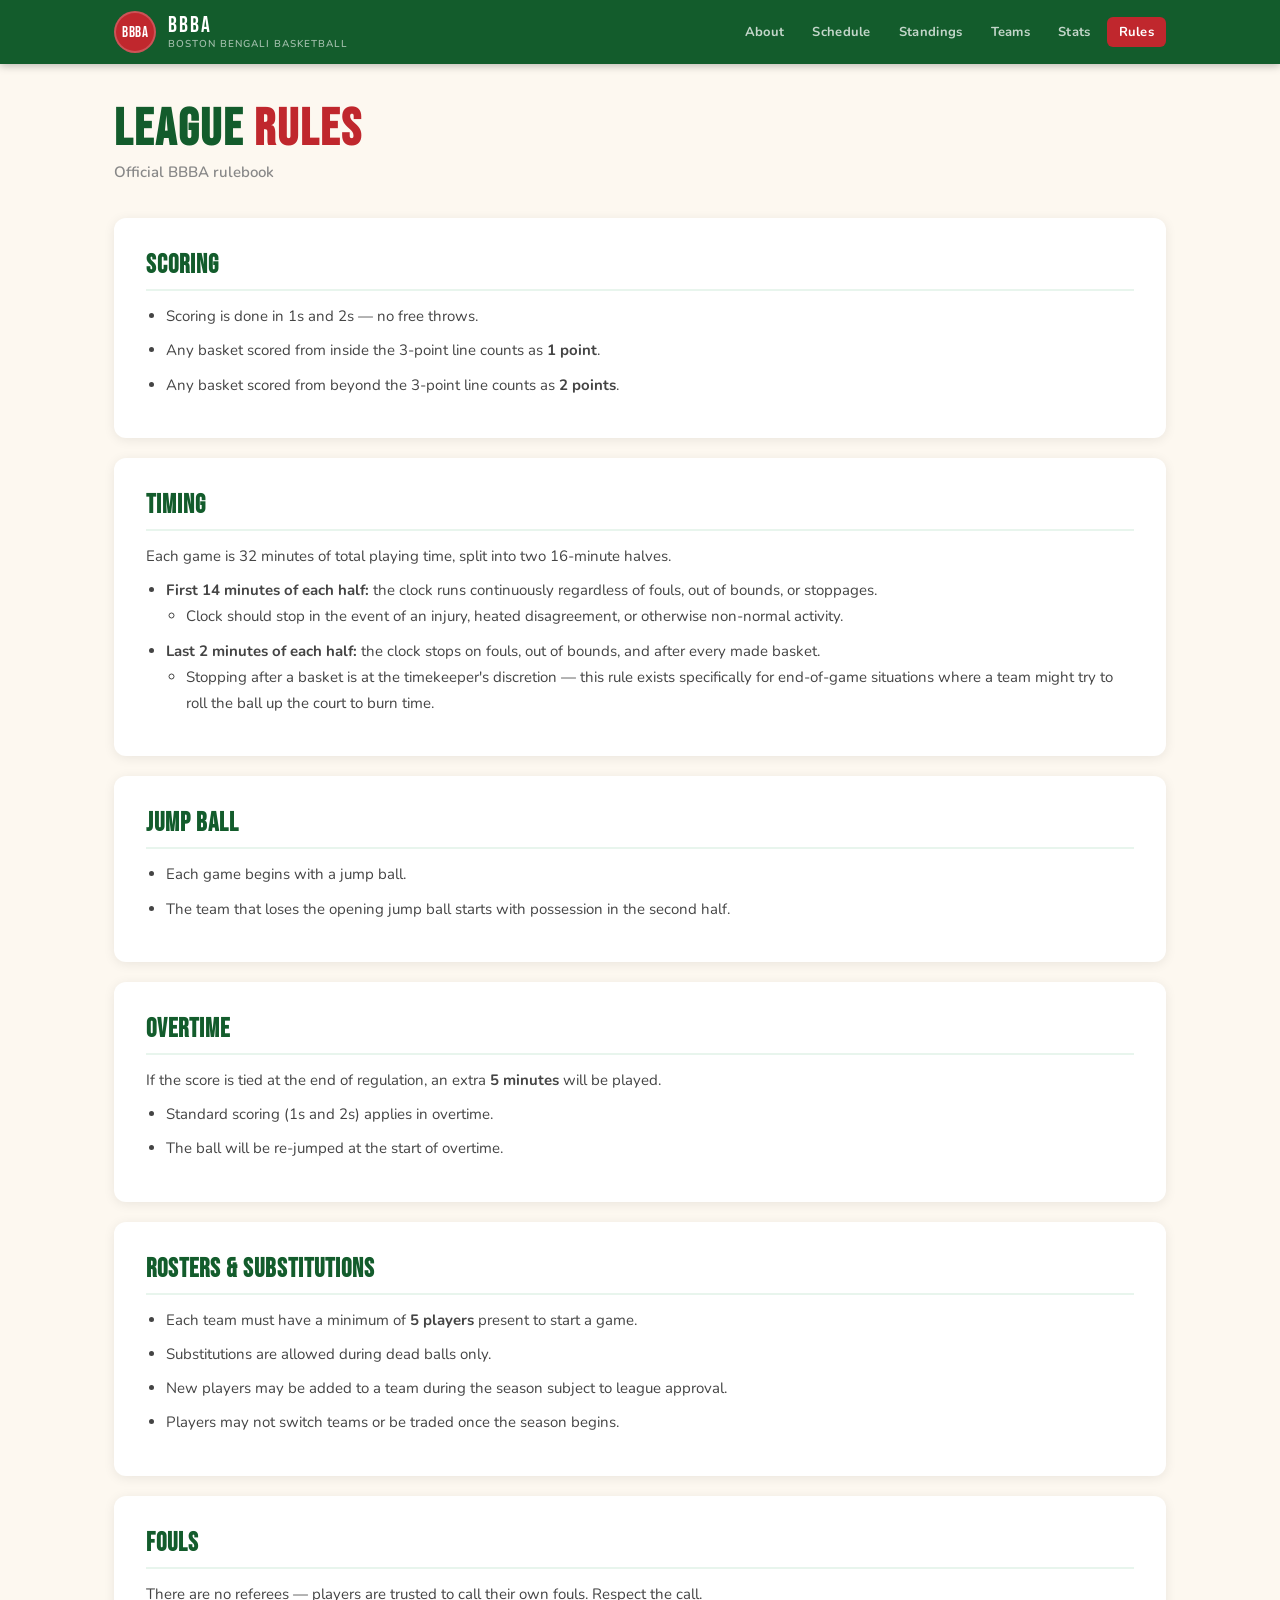
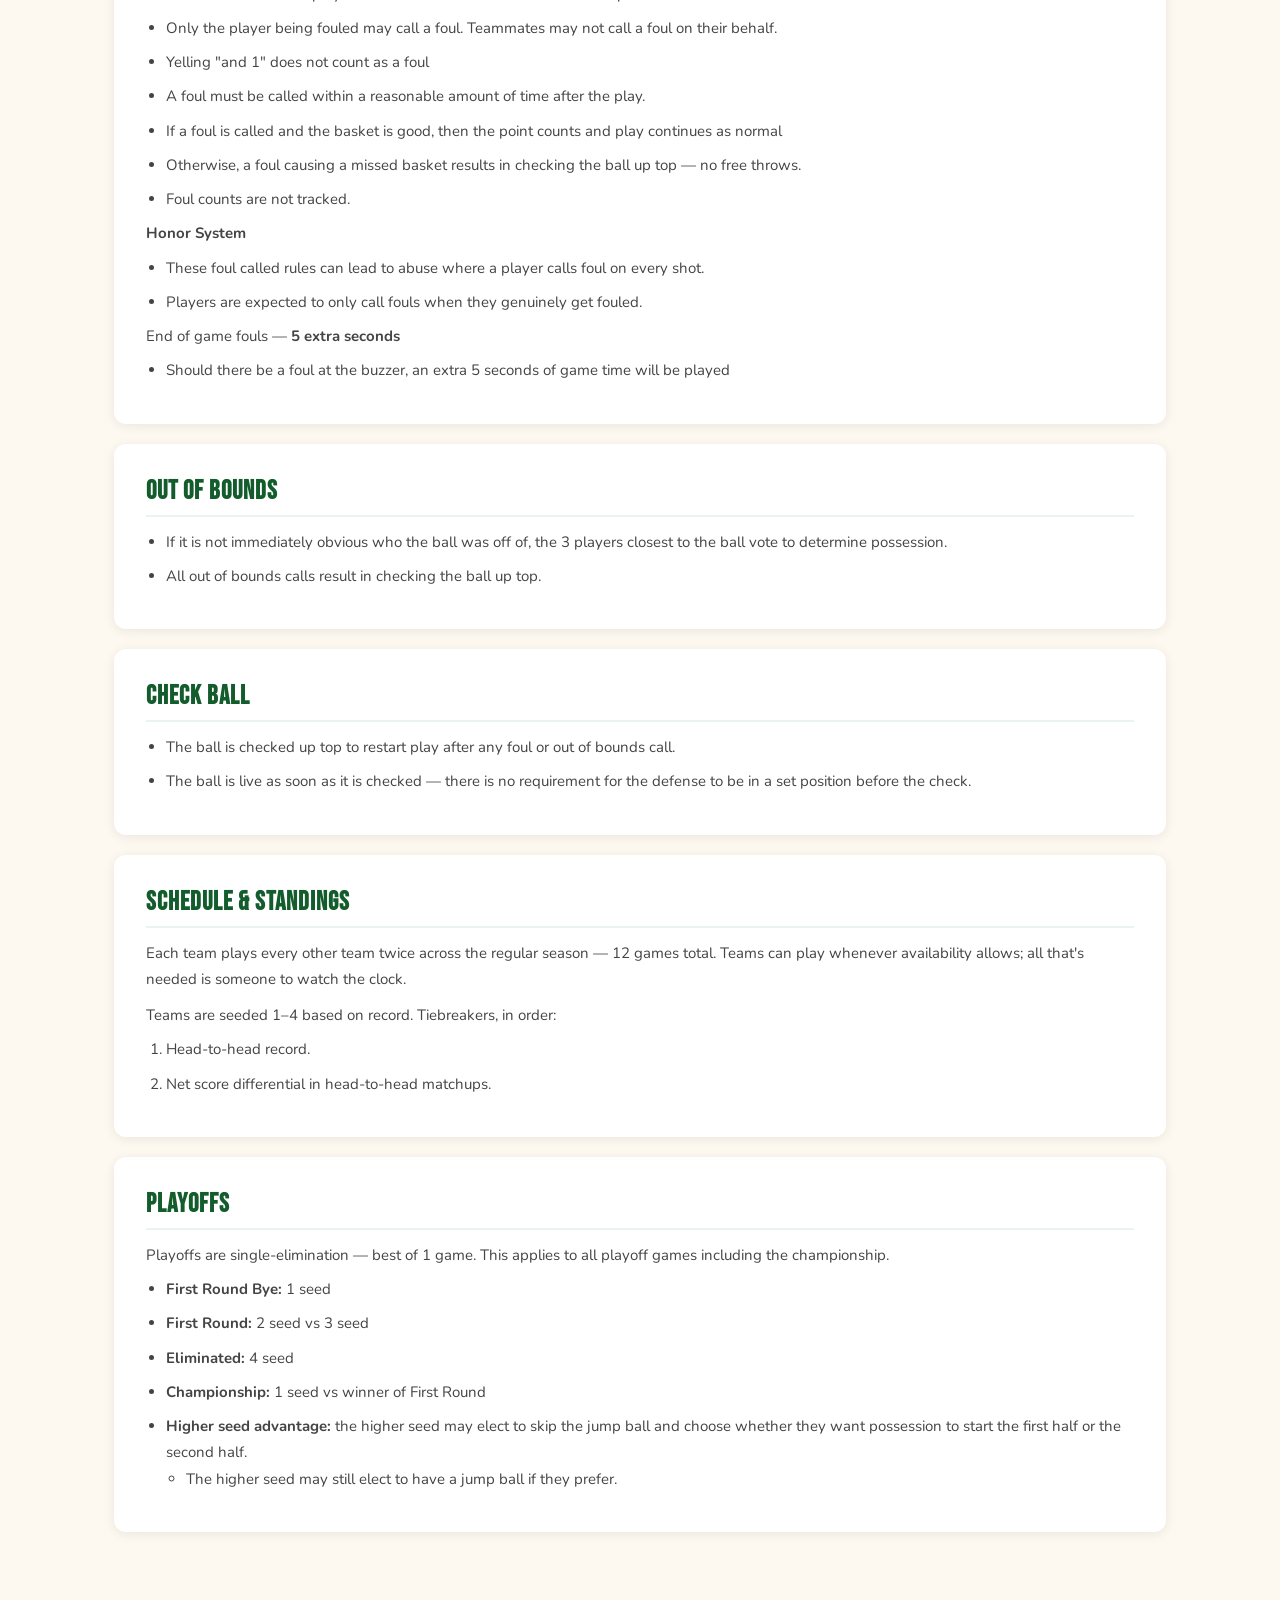
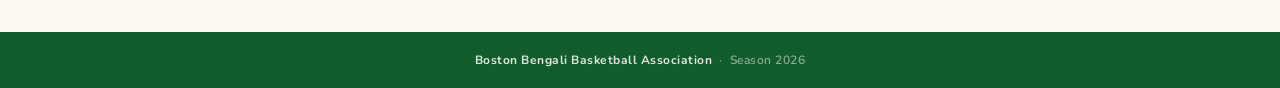
==== commit bfa1666b: "Update rules.html" ====
--- a/rules.html
+++ b/rules.html
@@ -123,7 +123,10 @@
       <h2>Playoffs</h2>
       <p>Playoffs are single-elimination — best of 1 game. This applies to all playoff games including the championship.</p>
       <ul>
-        <li><strong>Matchups:</strong> 1 seed vs 4 seed &amp; 2 seed vs 3 seed.</li>
+        <li><strong>First Round Bye:</strong> 1 seed</li>
+        <li><strong>First Round:</strong> 2 seed vs 3 seed</li>
+        <li><strong>Eliminated:</strong> 4 seed</li>
+        <li><strong>Championship:</strong> 1 seed vs winner of First Round</li>
         <li>
           <strong>Higher seed advantage:</strong> the higher seed may elect to skip the jump ball and choose whether they want possession to start the first half or the second half.
           <ul>
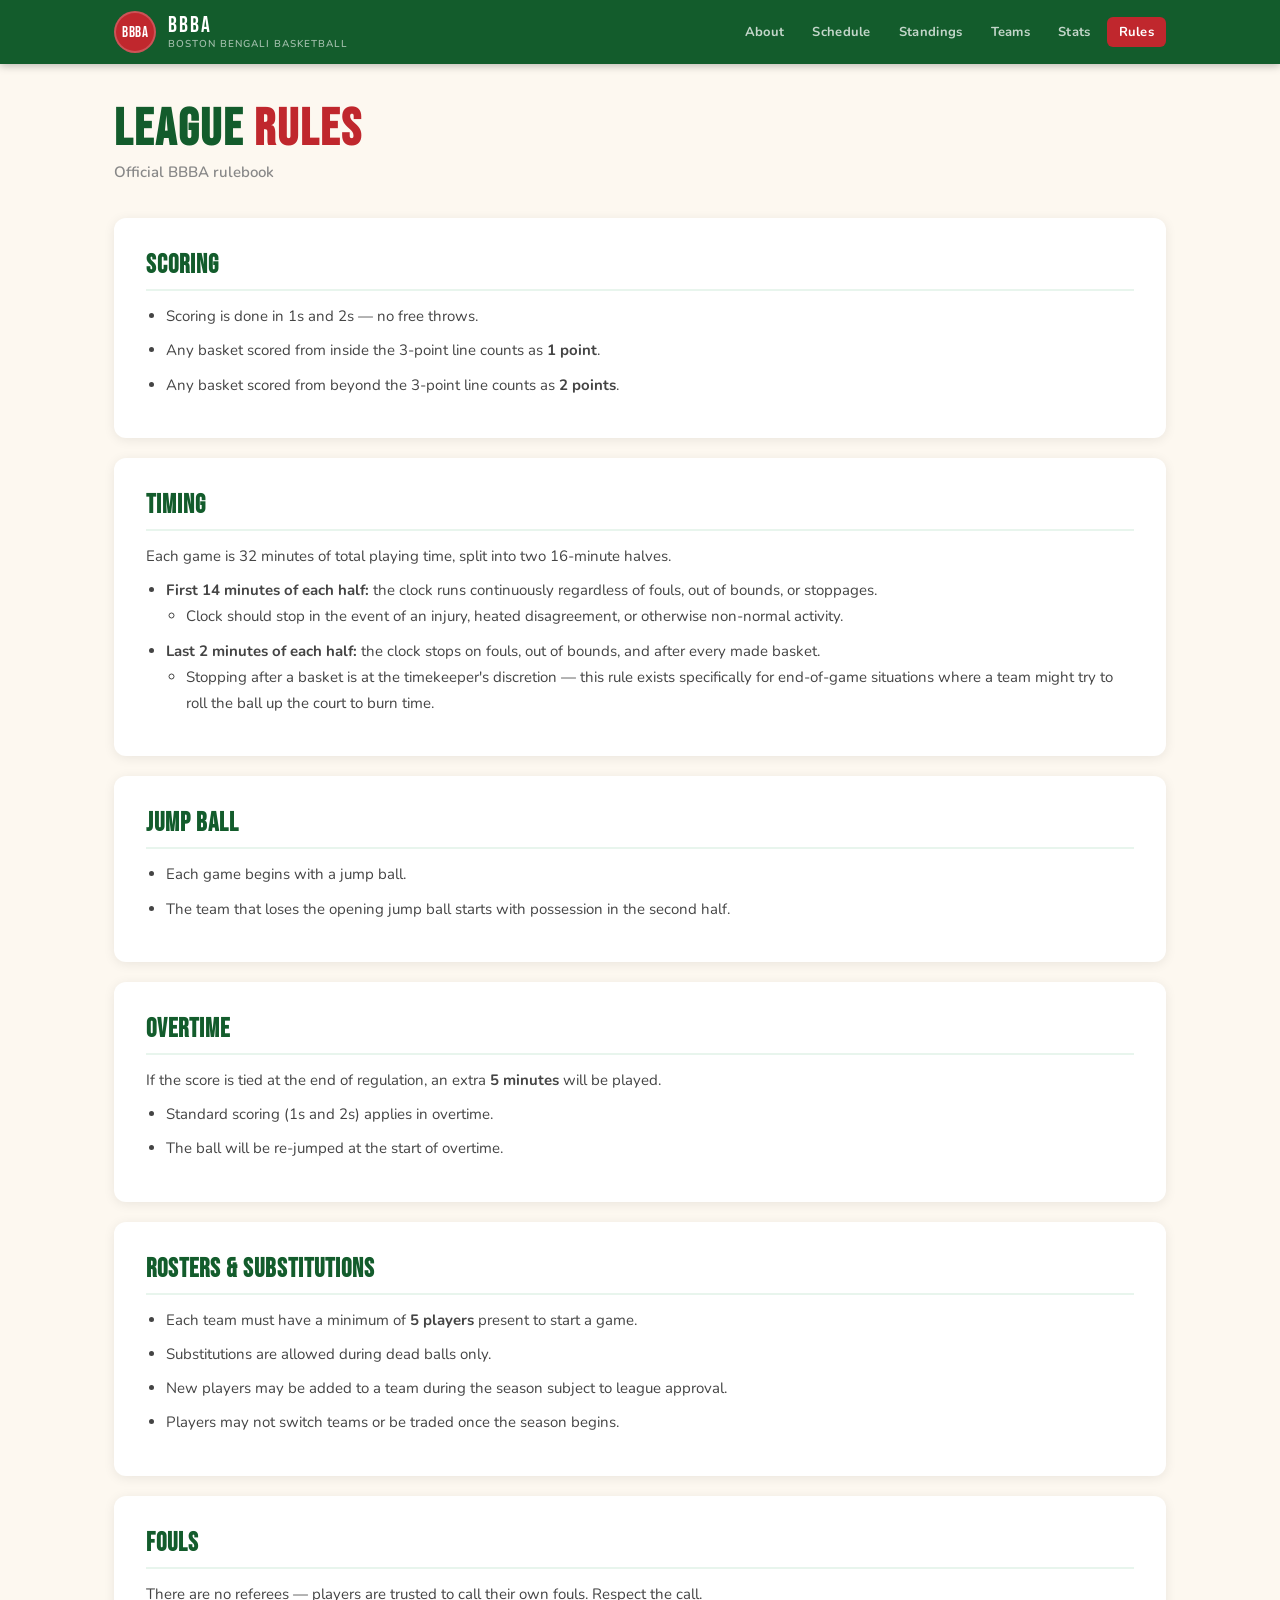
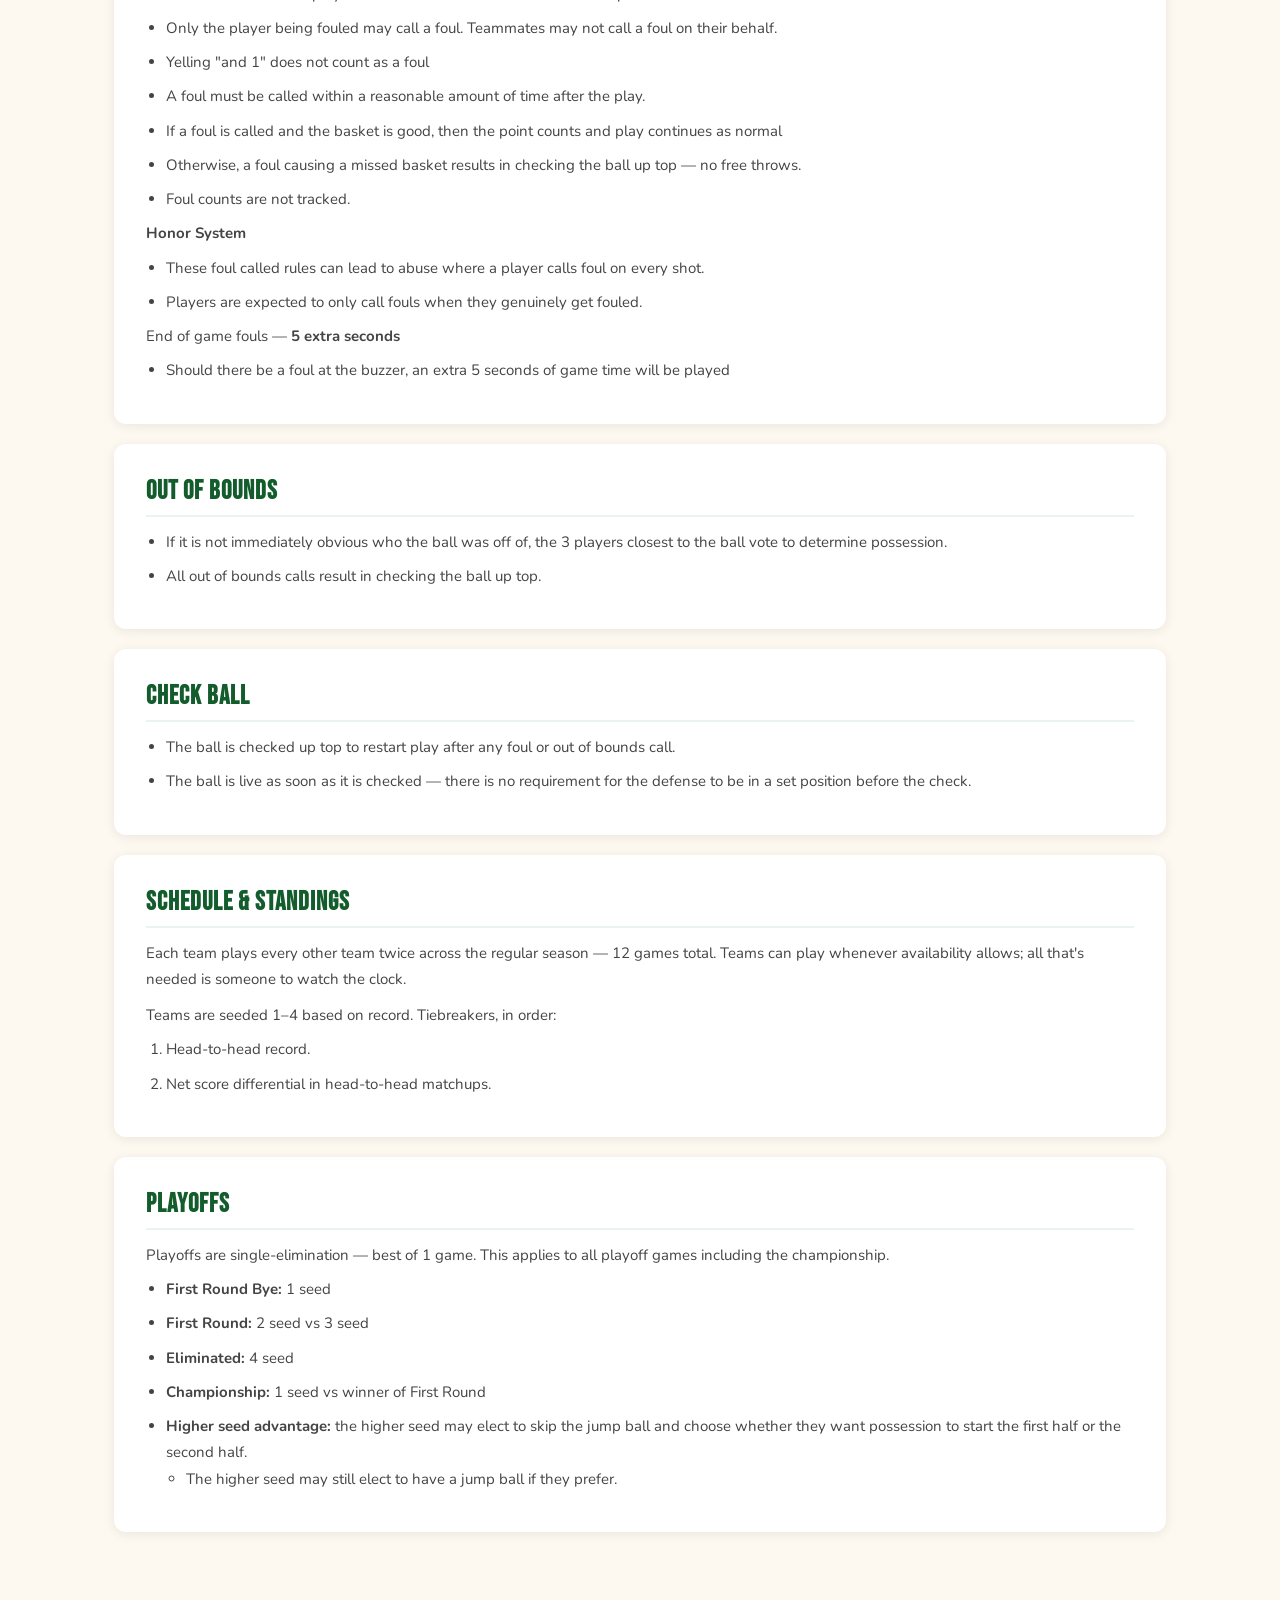
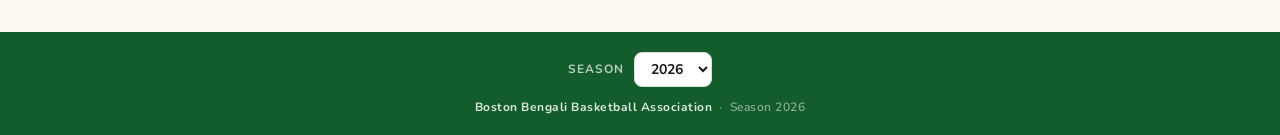
==== commit bbf44769: "Rules per season: load js/data/rules-<season>.html, placeholder when missing Moves the 2026 rules wo" ====
--- a/rules.html
+++ b/rules.html
@@ -16,125 +16,7 @@
       <p class="page-subtitle">Official BBBA rulebook</p>
     </div>
 
-    <div class="rules-section">
-      <h2>Scoring</h2>
-      <ul>
-        <li>Scoring is done in 1s and 2s — no free throws.</li>
-        <li>Any basket scored from inside the 3-point line counts as <strong>1 point</strong>.</li>
-        <li>Any basket scored from beyond the 3-point line counts as <strong>2 points</strong>.</li>
-      </ul>
-    </div>
-
-    <div class="rules-section">
-      <h2>Timing</h2>
-      <p>Each game is 32 minutes of total playing time, split into two 16-minute halves.</p>
-      <ul>
-        <li>
-          <strong>First 14 minutes of each half:</strong> the clock runs continuously regardless of fouls, out of bounds, or stoppages.
-          <ul>
-            <li>Clock should stop in the event of an injury, heated disagreement, or otherwise non-normal activity.</li>
-          </ul>
-        </li>
-        <li>
-          <strong>Last 2 minutes of each half:</strong> the clock stops on fouls, out of bounds, and after every made basket.
-          <ul>
-            <li>Stopping after a basket is at the timekeeper's discretion — this rule exists specifically for end-of-game situations where a team might try to roll the ball up the court to burn time.</li>
-          </ul>
-        </li>
-      </ul>
-    </div>
-
-    <div class="rules-section">
-      <h2>Jump Ball</h2>
-      <ul>
-        <li>Each game begins with a jump ball.</li>
-        <li>The team that loses the opening jump ball starts with possession in the second half.</li>
-      </ul>
-    </div>
-
-    <div class="rules-section">
-      <h2>Overtime</h2>
-      <p>If the score is tied at the end of regulation, an extra <strong>5 minutes</strong> will be played.</p>
-      <ul>
-        <li>Standard scoring (1s and 2s) applies in overtime.</li>
-        <li>The ball will be re-jumped at the start of overtime.</li>
-      </ul>
-    </div>
-
-    <div class="rules-section">
-      <h2>Rosters &amp; Substitutions</h2>
-      <ul>
-        <li>Each team must have a minimum of <strong>5 players</strong> present to start a game.</li>
-        <li>Substitutions are allowed during dead balls only.</li>
-        <li>New players may be added to a team during the season subject to league approval.</li>
-        <li>Players may not switch teams or be traded once the season begins.</li>
-      </ul>
-    </div>
-
-    <div class="rules-section">
-      <h2>Fouls</h2>
-      <p>There are no referees — players are trusted to call their own fouls. Respect the call.</p>
-      <ul>
-        <li>Only the player being fouled may call a foul. Teammates may not call a foul on their behalf.</li>
-        <li>Yelling "and 1" does not count as a foul</li>
-        <li>A foul must be called within a reasonable amount of time after the play.</li>
-        <li>If a foul is called and the basket is good, then the point counts and play continues as normal</li>
-        <li>Otherwise, a foul causing a missed basket results in checking the ball up top — no free throws.</li>
-        <li>Foul counts are not tracked.</li>
-      </ul>
-      <p><strong>Honor System</strong></p>
-      <ul>
-        <li>These foul called rules can lead to abuse where a player calls foul on every shot.</li>
-        <li>Players are expected to only call fouls when they genuinely get fouled.</li>
-      </ul>
-      <p>End of game fouls — <strong>5 extra seconds</strong></p>
-      <ul>
-        <li>Should there be a foul at the buzzer, an extra 5 seconds of game time will be played</li>
-      </ul>
-    </div>
-
-    <div class="rules-section">
-      <h2>Out of Bounds</h2>
-      <ul>
-        <li>If it is not immediately obvious who the ball was off of, the 3 players closest to the ball vote to determine possession.</li>
-        <li>All out of bounds calls result in checking the ball up top.</li>
-      </ul>
-    </div>
-
-    <div class="rules-section">
-      <h2>Check Ball</h2>
-      <ul>
-        <li>The ball is checked up top to restart play after any foul or out of bounds call.</li>
-        <li>The ball is live as soon as it is checked — there is no requirement for the defense to be in a set position before the check.</li>
-      </ul>
-    </div>
-
-    <div class="rules-section">
-      <h2>Schedule &amp; Standings</h2>
-      <p>Each team plays every other team twice across the regular season — 12 games total. Teams can play whenever availability allows; all that's needed is someone to watch the clock.</p>
-      <p style="margin-top:10px;">Teams are seeded 1–4 based on record. Tiebreakers, in order:</p>
-      <ol>
-        <li>Head-to-head record.</li>
-        <li>Net score differential in head-to-head matchups.</li>
-      </ol>
-    </div>
-
-    <div class="rules-section">
-      <h2>Playoffs</h2>
-      <p>Playoffs are single-elimination — best of 1 game. This applies to all playoff games including the championship.</p>
-      <ul>
-        <li><strong>First Round Bye:</strong> 1 seed</li>
-        <li><strong>First Round:</strong> 2 seed vs 3 seed</li>
-        <li><strong>Eliminated:</strong> 4 seed</li>
-        <li><strong>Championship:</strong> 1 seed vs winner of First Round</li>
-        <li>
-          <strong>Higher seed advantage:</strong> the higher seed may elect to skip the jump ball and choose whether they want possession to start the first half or the second half.
-          <ul>
-            <li>The higher seed may still elect to have a jump ball if they prefer.</li>
-          </ul>
-        </li>
-      </ul>
-    </div>
+    <div id="rules-content"></div>
 
   </main>
 
--- a/css/styles.css
+++ b/css/styles.css
@@ -733,6 +733,48 @@
 .season-select:hover { border-color: var(--green); }
 .season-select:focus { outline: none; border-color: var(--green); }
 
+/* In the footer: centred above the league line, light text on the dark green */
+.footer-season-switcher {
+    justify-content: center;
+    margin-bottom: 12px;
+}
+
+.footer-season-switcher .switcher-label { color: rgba(255,255,255,0.7); }
+.footer-season-switcher .season-select:hover,
+.footer-season-switcher .season-select:focus { border-color: #fff; }
+
+/* ─── Past-Season Bar ────────────────────────────────────────────────────────── */
+/* Strip along the bottom of the sticky header while a non-current season is shown */
+.past-season-bar {
+    background: var(--green-light);
+    color: var(--green-dark);
+    border-top: 2px solid var(--red);
+    font-size: 14px;
+    font-weight: 700;
+}
+
+.past-season-bar[hidden] { display: none; }
+
+.past-season-inner {
+    max-width: 1100px;
+    margin: 0 auto;
+    padding: 8px 24px;
+    text-align: center;
+}
+
+.past-season-sep {
+    margin: 0 6px;
+    color: var(--muted);
+}
+
+.past-season-back {
+    color: var(--red);
+    text-decoration: underline;
+    white-space: nowrap;
+}
+
+.past-season-back:hover { color: var(--red-dark); }
+
 /* ─── Stats Section Heading ──────────────────────────────────────────────────── */
 .stats-section-heading {
     font-family: 'Bebas Neue', sans-serif;
@@ -740,6 +782,85 @@
     color: var(--green-dark);
     letter-spacing: 2px;
     margin-bottom: 16px;
+}
+
+/* ─── Playoff Cards ──────────────────────────────────────────────────────────── */
+.playoff-heading {
+    color: var(--red-dark);
+}
+
+.playoff-card {
+    border-left-color: #c9910a !important;
+    background: #fffdf5;
+}
+
+.round-badge {
+    display: inline-block;
+    background: #c9910a;
+    color: #fff;
+    font-size: 10px;
+    font-weight: 800;
+    letter-spacing: 1px;
+    text-transform: uppercase;
+    padding: 2px 7px;
+    border-radius: 4px;
+    margin-right: 8px;
+}
+
+.tbd-label {
+    font-size: 14px;
+    font-weight: 700;
+    color: var(--muted);
+    font-style: italic;
+}
+
+/* ─── Championship Banner ────────────────────────────────────────────────────── */
+.champion-banner {
+    background: linear-gradient(135deg, #b8860b, #ffd700, #b8860b);
+    border-radius: var(--radius);
+    padding: 28px 32px;
+    margin-bottom: 28px;
+    box-shadow: 0 4px 20px rgba(201, 145, 10, 0.4);
+    text-align: center;
+    overflow: hidden;
+}
+
+.champion-header {
+    display: flex;
+    align-items: center;
+    justify-content: center;
+    gap: 20px;
+    margin-bottom: 20px;
+}
+
+.champion-trophy {
+    font-size: 48px;
+    line-height: 1;
+}
+
+.champion-label {
+    font-size: 13px;
+    font-weight: 800;
+    letter-spacing: 2px;
+    text-transform: uppercase;
+    color: #5a3a00;
+    margin-bottom: 4px;
+}
+
+.champion-name {
+    font-family: 'Bebas Neue', sans-serif;
+    font-size: 48px;
+    color: #3a2400;
+    letter-spacing: 2px;
+    line-height: 1;
+}
+
+.champion-photo {
+    width: 100%;
+    max-height: 550px;
+    object-fit: cover;
+    border-radius: 8px;
+    display: block;
 }
 
 /* ─── Hamburger Button ───────────────────────────────────────────────────────── */
@@ -826,4 +947,4 @@
     .header-inner {
         position: relative;
     }
-}+}
